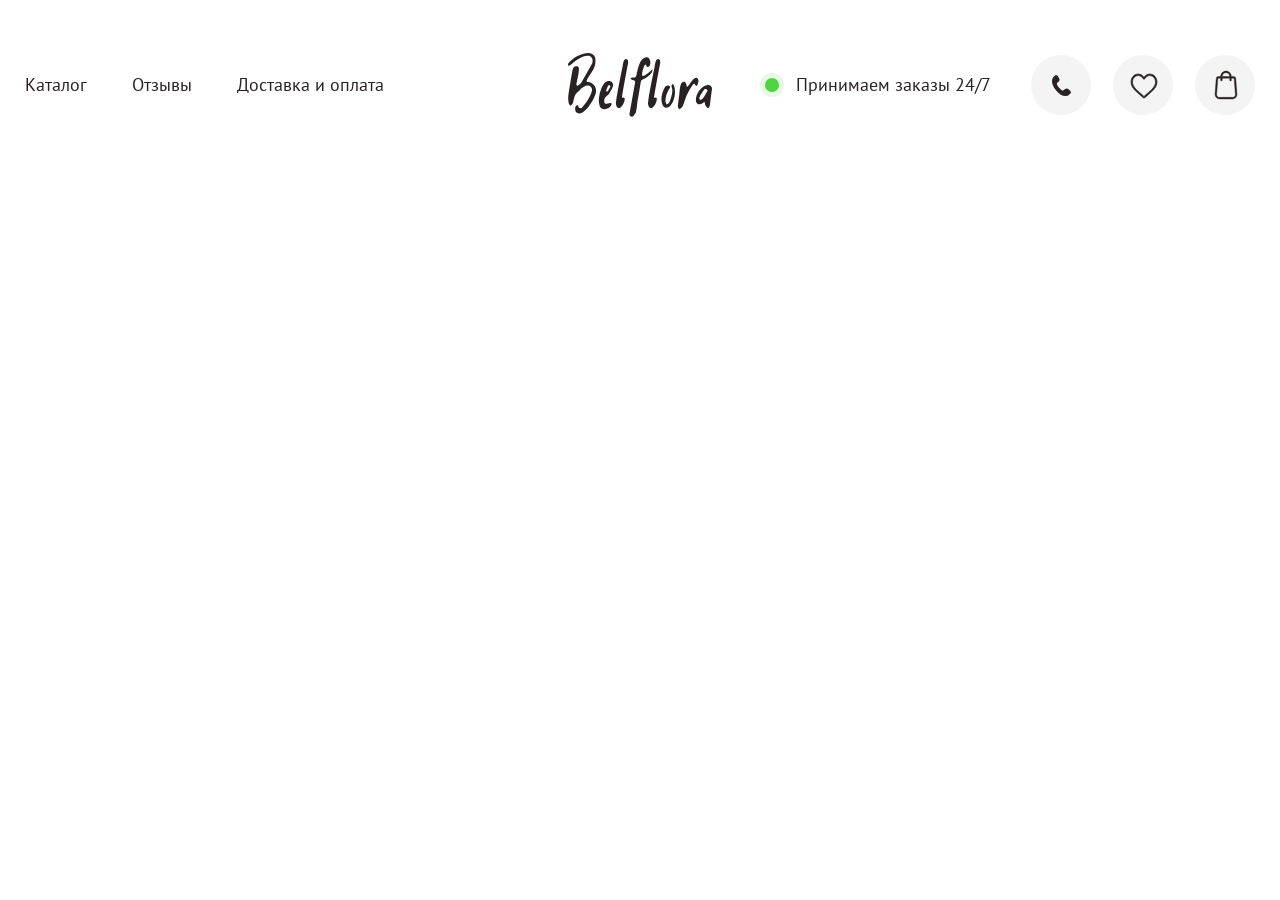
==== index.html @ d49fbe76 "add project" ====
<!DOCTYPE html>
<html class="no-js" lang="ru">
  <head>
    <meta charset="utf-8">
    <meta name="viewport" content="width=device-width, initial-scale=1.0, maximum-scale=1.0">
    <meta name="format-detection" content="telephone=no">
    <title>Главная :: Frontend pack</title>
    <!--
    link(rel="apple-touch-icon" sizes="180x180" href="assets/apple-touch-icon.png")
    link(rel="icon" type="image/png" sizes="32x32" href="assets/favicon-32x32.png")
    link(rel="icon" type="image/png" sizes="16x16" href="assets/favicon-16x16.png")
    link(rel="manifest" href="assets/site.webmanifest")
    link(rel="mask-icon" href="assets/safari-pinned-tab.svg" color="#ffffff")
    link(rel="shortcut icon" href="assets/favicon.ico")
    meta(name="msapplication-TileColor" content="#ffffff")
    meta(name="msapplication-config" content="assets/browserconfig.xml")
    meta(name="theme-color" content="#ffffff")
    
    -->
    <meta name="description" content="Description">
    <meta property="og:url" content="https://">
    <meta property="og:type" content="website">
    <meta property="og:title" content="title">
    <meta property="twitter:title" content="title">
    <meta property="og:description" content="description">
    <meta property="twitter:description" content="description">
    <meta property="og:image" content="assets/share.png">
    <link href="https://fonts.googleapis.com/css2?family=Oranienbaum&amp;display=swap" rel="stylesheet">
    <link href="https://fonts.googleapis.com/css2?family=Oranienbaum&amp;family=PT+Sans:wght@400;700&amp;display=swap" rel="stylesheet">
    <link rel="stylesheet" href="./assets/css/common.css">
    <script src="https://polyfill.io/v3/polyfill.min.js?features=default"></script>
  </head>
  <body class="body">
    <div class="header">
      <div class="container">
        <div class="header__wrap"> 
          <div class="mobile-search"> 
            <div class="search">
              <button class="circle__button search__btn">
                    <svg class="svgsprite _search">
                      <use xlink:href="assets/img/sprites/svgsprites.svg#search"></use>
                    </svg>
              </button>
            </div>
          </div>
          <nav class="nav header__nav"><a class="nav__link" href="catalog.html">Каталог</a><a class="nav__link" href="reports.html">Отзывы</a><a class="nav__link" href="pay.html">Доставка и оплата</a></nav>
          <div class="header__logo"><img src="./assets/img/logo.svg" alt=""></div>
          <div class="header__info">
            <div class="work-time">Принимаем заказы 24/7</div>
            <div class="header__buttons">
              <button class="circle__button circle__button--phone -js-fadeintooltip">
                    <svg class="svgsprite _phone">
                      <use xlink:href="assets/img/sprites/svgsprites.svg#phone"></use>
                    </svg>
                <div class="tooltip --mright">
                  <div class="contact contact--margin">
                    <p class="text-title">+ 7 (924) 240-90-74</p><a class="grey-description" href="#">Заказать звонок </a>
                  </div>
                  <div class="contact contact--margin">
                    <p class="text-title">Проспект славы, 86</p>
                    <div class="grey-description" href="#">с 8 до 20:00, без выходных</div>
                  </div><a class="contact contact--social">
                    <div class="circle__button circle__button--inst --black">
                          <svg class="svgsprite _inst">
                            <use xlink:href="assets/img/sprites/svgsprites.svg#inst"></use>
                          </svg>
                    </div>
                    <p class="text-title">Instagram</p></a>
                </div>
              </button><a class="circle__button" href="#">
                    <svg class="svgsprite _heart">
                      <use xlink:href="assets/img/sprites/svgsprites.svg#heart"></use>
                    </svg></a>
              <button class="circle__button -js-fadeinbasket" href="#">
                    <svg class="svgsprite _basket">
                      <use xlink:href="assets/img/sprites/svgsprites.svg#basket"></use>
                    </svg>
              </button>
            </div>
          </div>
        </div>
      </div>
    </div>
    <div class="content">
    </div>
    <footer class="footer"></footer>
    <div class="basket">
      <div class="basket__bg -js-closebasket"></div>
      <form class="basket__wrap">
        <div class="basket__top">
          <div class="basket__header">
            <h2>Ваша корзина</h2>
            <button class="basket__close -js-fadeoutbasket">
                  <svg class="svgsprite _close">
                    <use xlink:href="assets/img/sprites/svgsprites.svg#close"></use>
                  </svg>
            </button>
          </div>
          <div class="basket__body"> 
                <div class="basket-cart">
                  <div class="basket__left">
                    <div class="basket-cart__pic"> <img src="./assets/img/carts/6.png"></div>
                    <div class="basket-cart__info">
                      <h5 class="basket-cart__title">Букет из кустовой хризантемы и кустовой розы</h5>
                      <p class="text-grey basket-cart__text">51 штука</p>
                      <div class="basket-cart__amount">
                            <div class="counter"> 
                              <div class="counter__minus">
                                    <svg class="svgsprite _minus">
                                      <use xlink:href="assets/img/sprites/svgsprites.svg#minus"></use>
                                    </svg>
                              </div>
                              <input class="counter__input" type="text" disabled value="1">
                              <div class="counter__plus">
                                    <svg class="svgsprite _plus">
                                      <use xlink:href="assets/img/sprites/svgsprites.svg#plus"></use>
                                    </svg>
                              </div>
                            </div>
                        <div class="basket-cart__summ summ">2 358 руб.</div>
                      </div>
                    </div>
                  </div>
                  <div class="basket__right">
                    <div class="basket-cart__close">
                          <svg class="svgsprite _close-small">
                            <use xlink:href="assets/img/sprites/svgsprites.svg#close-small"></use>
                          </svg>
                    </div>
                  </div>
                </div>
          </div>
        </div>
        <div class="basket__bottom">  
          <div class="basket__set"> 
            <p>Добавить набор для продления жизни сразенных цветов?</p>
            <div class="basket__radios">
              <label class="basket__radio">
                <input class="hidden" type="radio" name="set" checked>
                <div class="basket__radio-button">Да</div>
              </label>
              <label class="basket__radio">
                <input class="hidden" type="radio" name="set">
                <div class="basket__radio-button">Нет</div>
              </label>
            </div>
          </div>
          <div class="basket__bottom-wrap">
            <div class="basket__price price"> 
              <div class="price-wrap">
                <div class="prce__item"> 
                  <h5>Стоимость </h5>
                  <div class="price__number summ"> 7 212 руб.</div>
                </div>
              </div>
              <div class="price-wrap">
                <div class="prce__item"> 
                  <h5>Cкидка </h5>
                  <div class="price__number summ"> 0 руб.</div>
                </div>
              </div>
            </div>
            <div class="basket__buttons"> <a class="basket__button button --dark --big" href="#">Оформить заказ</a>
              <button class="basket__button basket__button--close button --white --big -js-fadeoutbasket">Продолжить покупки</button>
            </div>
          </div>
        </div>
      </form>
    </div>
    <script src="https://code.jquery.com/jquery-3.6.0.slim.min.js"></script>
    <script src="assets/js/vendors~main.bundle.js"></script>
    <script src="assets/js/main.bundle.js?v=1.2.3"></script>
  </body>
</html>
---- assets/css/common.css ----
@charset "UTF-8";

/* Main Colors */

/* Fonts */

/*container*/

/*styles*/

/* custom-reset.css | 27.08.2018 | https://yurch-html.github.io/dist/custom-reset.html */

*,
*:before,
*:after {
  box-sizing: border-box;
  position: relative;
}

html {
  height: 100%;
}

body {
  display: flex;
  flex-direction: column;
  min-height: 100%;
  margin: 0;
  background-color: #fff;
  line-height: 1;
  text-rendering: optimizeLegibility;
  text-decoration-skip: objects;
  -webkit-text-size-adjust: 100%;
  -webkit-font-smoothing: antialiased;
  -webkit-tap-highlight-color: transparent;
}

:focus {
  outline: none;
}

p,
dd,
dl,
figure,
blockquote {
  margin: 0;
}

blockquote,
q {
  quotes: none;
}

ul,
ol {
  padding: 0;
  margin: 0;
  list-style-type: none;
}

table {
  border-collapse: collapse;
  border-spacing: 0;
}

th {
  font-weight: inherit;
}

h1,
h2,
h3,
h4,
h5,
h6 {
  margin: 0;
  font-size: inherit;
  font-weight: inherit;
}

audio,
video {
  display: block;
}

img {
  display: block;
  border: none;
  max-width: 100%;
}

iframe {
  border: none;
}

pre,
code,
kbd,
samp {
  font-family: monospace, monospace;
  font-size: inherit;
}

a {
  background-color: transparent;
  text-decoration: none;
  color: inherit;
}

abbr {
  border: none;
  text-decoration: none;
}

b,
strong {
  font-weight: inherit;
}

i,
em {
  font-style: inherit;
}

dfn {
  font-style: inherit;
}

mark {
  background-color: transparent;
  color: inherit;
}

small {
  font-size: inherit;
}

sub,
sup {
  position: relative;
  vertical-align: baseline;
  font-size: inherit;
  line-height: 0;
}

sub {
  bottom: -.25em;
}

sup {
  top: -.5em;
}

button,
input,
optgroup,
select,
textarea {
  padding: 0;
  margin: 0;
  border: none;
  border-radius: 0;
  box-shadow: none;
  background-color: transparent;
  font: inherit;
  color: inherit;
  letter-spacing: inherit;
}

button,
input {
  overflow: visible;
}

button,
select {
  text-align: left;
  text-transform: none;
}

button,
[type='button'],
[type='reset'],
[type='submit'] {
  cursor: pointer;
  -webkit-appearance: none;
}

textarea {
  resize: none;
  overflow-y: auto;
  overflow-x: hidden;
}

button::-moz-focus-inner,
[type='button']::-moz-focus-inner,
[type='reset']::-moz-focus-inner,
[type='submit']::-moz-focus-inner {
  border: none;
  padding: 0;
}

button:-moz-focusring,
[type='button']:-moz-focusring,
[type='reset']:-moz-focusring,
[type='submit']:-moz-focusring {
  outline: none;
}

[type='number'] {
  -moz-appearance: textfield;
}

[type='number']::-webkit-inner-spin-button,
[type='number']::-webkit-outer-spin-button {
  height: auto;
  -webkit-appearance: none;
  margin: 0;
}

[type='search']::-webkit-search-decoration {
  -webkit-appearance: none;
}

[type='search'] {
  outline: none;
}

::-webkit-file-upload-button {
  -webkit-appearance: button;
  font: inherit;
}

fieldset {
  padding: 0;
  margin: 0;
  border: none;
}

legend {
  display: block;
  padding: 0;
  white-space: normal;
}

select {
  -webkit-appearance: none;
  -moz-appearance: none;
  appearance: none;
}

select::-ms-expand {
  display: none;
}

::placeholder {
  color: inherit;
  opacity: 1;
  transition: opacity .3s;
}

::-webkit-input-placeholder {
  color: inherit;
  opacity: 1;
  transition: opacity .3s;
}

:-moz-placeholder {
  color: inherit;
  opacity: 1;
  transition: opacity .3s;
}

:-ms-input-placeholder {
  color: inherit;
  opacity: 1;
  transition: opacity .3s;
}

:focus::placeholder {
  opacity: 0;
}

:focus::-webkit-input-placeholder {
  opacity: 0;
}

:focus::-moz-placeholder {
  opacity: 0;
}

:focus:-ms-input-placeholder {
  opacity: 0;
}

svg {
  display: block;
  fill: currentColor;
}

[hidden] {
  display: none;
}

:disabled,
.disabled {
  cursor: not-allowed;
}

::-ms-clear {
  display: none;
}

:-webkit-autofill {
  box-shadow: 0 0 100px #fff inset;
  -webkit-text-fill-color: currentColor;
}

::selection {
  color: #fff;
  background-color: #1D0D0B;
}

.clearfix:after {
  content: '';
  display: block;
  clear: both;
}

.visually-hidden {
  position: absolute;
  z-index: -1;
  width: 0;
  height: 0;
  padding: 0;
  margin: 0;
  border: none;
  overflow: hidden;
}

.cover-pic,
.contain-pic {
  position: absolute;
  top: 0;
  left: 0;
  width: 100%;
  height: 100%;
}

.cover-pic {
  object-fit: cover;
}

.contain-pic {
  object-fit: contain;
}

.footer {
  margin-top: auto;
}

.body {
  background: #fff;
  color: #292223;
  font-family: "PT Sans", sans-serif;
  font-size: 18px;
  letter-spacing: normal;
  line-height: 1.2;
  scroll-behavior: smooth;
}

.body.--frozen {
  overflow: hidden;
  height: 100%;
}

.container {
  max-width: 1310px;
  padding-left: 25px;
  padding-right: 25px;
  margin: 0 auto;
  position: relative;
  z-index: 50;
}

.hidden {
  display: none;
}

.content {
  position: relative;
  z-index: 10;
}

.text {
  font-size: 20px;
}

.text.--nowrap {
  white-space: nowrap;
}

.text.--muted {
  color: rgba(41, 34, 35, 0.5);
}

.text.--uppercase {
  text-transform: uppercase;
}

a {
  cursor: pointer;
  color: #292223;
  text-decoration: none;
}

.link,
.text-title {
  font-weight: bold;
  transition: color .4s;
  font-size: 20px;
}

.link:hover {
  color: #F55174;
}

.text-grey {
  color: #B3B7C2;
}

.grey-description {
  color: #B3B7C2;
  line-height: 18px;
  display: inline-block;
}

a.grey-description {
  border-bottom-width: 1px;
  border-bottom-style: solid;
  border-bottom-color: inherit;
  transition: border .4s;
}

a.grey-description:hover {
  border-bottom-color: transparent;
}

strong {
  font-weight: bold;
}

::placeholder {
  color: #000;
  transition: .4s;
}

:focus::placeholder {
  opacity: 0;
}

::-webkit-scrollbar {
  width: 0px;
  background: transparent;
}

img {
  max-width: 100%;
  width: 100%;
  display: block;
}

form {
  display: block;
  width: 100%;
}

h1,
h2,
h3,
h4,
h5,
h6 {
  font-family: "Oranienbaum", serif;
  font-weight: normal;
}

h1.--white,
h2.--white,
h3.--white,
h4.--white,
h5.--white,
h6.--white {
  color: #fff;
}

h1 {
  font-size: 55px;
  line-height: 50px;
  margin-bottom: 35px;
  text-align: center;
}

h2 {
  font-size: 45px;
  line-height: 50px;
  margin-bottom: 40px;
  text-align: center;
}

h2.--text {
  margin-bottom: 18px;
}

h3 {
  font-size: 40px;
  line-height: 45px;
}

h4 {
  font-size: 32px;
  margin-bottom: 32px;
}

h5 {
  font-size: 22px;
  line-height: 24px;
}

.svgsprite {
  display: inline-block;
  fill: currentColor;
  vertical-align: middle;
}

.svgsprite._arrow-down {
  width: 20px;
  height: 20px;
}

.svgsprite._arrow-left {
  width: 20px;
  height: 20px;
}

.svgsprite._arrow-right {
  width: 20px;
  height: 20px;
}

.svgsprite._bank {
  width: 38px;
  height: 34px;
}

.svgsprite._basket {
  width: 35px;
  height: 35px;
}

.svgsprite._checked {
  width: 15px;
  height: 15px;
}

.svgsprite._clock {
  width: 20px;
  height: 20px;
}

.svgsprite._close {
  width: 35px;
  height: 35px;
}

.svgsprite._close-small {
  width: 20px;
  height: 20px;
}

.svgsprite._heart {
  width: 35px;
  height: 35px;
}

.svgsprite._inst {
  width: 35px;
  height: 35px;
}

.svgsprite._marker {
  width: 35px;
  height: 35px;
}

.svgsprite._minus {
  width: 20px;
  height: 20px;
}

.svgsprite._paper {
  width: 38px;
  height: 34px;
}

.svgsprite._paypall {
  width: 38px;
  height: 34px;
}

.svgsprite._phone {
  width: 35px;
  height: 35px;
}

.svgsprite._plus {
  width: 20px;
  height: 20px;
}

.svgsprite._rub {
  width: 38px;
  height: 34px;
}

.svgsprite._search {
  width: 35px;
  height: 35px;
}

.svgsprite._star {
  width: 18px;
  height: 18px;
}

.circle__button {
  width: 60px;
  height: 60px;
  border-radius: 50%;
  background-color: #F4F4F4;
  display: inline-flex;
  justify-content: center;
  align-items: center;
  transition: background-color .4s;
}

.circle__button:hover {
  background-color: #F0F0F1;
}

.circle__button.--black {
  background-color: #292223;
}

.button {
  padding-left: 32px;
  padding-right: 32px;
  height: 60px;
  display: inline-flex;
  align-items: center;
  justify-content: center;
  transition: background-color .4s, border .4s;
  border-radius: 10px;
}

.button.--big {
  height: 70px;
}

.button.--dark {
  background-color: #3C3C3C;
  color: #fff;
}

.button.--dark:hover {
  background-color: #292223;
}

.button.--white {
  background-color: transparent;
  border-color: #646464;
  border-width: 1px;
  border-style: solid;
}

.button.--white:hover {
  border-color: inherit;
}

.button.--grey {
  background-color: #B3B7C2;
  color: #fff;
}

.button.--grey:hover {
  background-color: #292223;
}

/*
Основной контейнер
*/

.header__wrap {
  display: flex;
  justify-content: space-between;
  align-items: center;
  height: 170px;
}

.header__nav {
  display: flex;
  width: calc(50% - 72px);
}

.nav__link {
  margin-right: 45px;
  border-bottom-width: 1px;
  border-bottom-style: solid;
  border-bottom-color: transparent;
  transition: border .4s;
}

.nav__link:last-child {
  margin-right: 0px;
}

.nav__link:hover,
.nav__link.active {
  border-bottom-color: inherit;
}

.header__info {
  width: calc(50% - 72px);
  display: flex;
  justify-content: flex-end;
  align-items: center;
}

.work-time {
  position: relative;
  padding-left: 36px;
  margin-right: 40px;
}

.work-time:after,
.work-time:before {
  content: "";
  position: absolute;
  top: 50%;
  transform: translateY(-50%);
  background: #4ED442;
  border-radius: 50%;
}

.work-time:after {
  left: 0;
  width: 24px;
  height: 24px;
  opacity: 0.15;
}

.work-time:before {
  left: 5px;
  width: 14px;
  height: 14px;
}

.header__buttons {
  display: flex;
  justify-content: flex-end;
}

.header__buttons .circle__button {
  margin-right: 22px;
}

.header__buttons .circle__button:last-child {
  margin-right: 0;
}

.mobile-search {
  display: none;
}

.tooltip {
  background-color: #fff;
  padding: 44px 32px;
  border-radius: 10px;
  position: absolute;
  left: -20px;
  top: calc(100% + 25px);
  box-shadow: 6px 6px 30px rgba(62, 48, 50, 0.15);
  width: 298px;
  cursor: default;
  display: none;
}

.tooltip:after {
  content: "";
  position: absolute;
  bottom: 100%;
  left: 35px;
  width: 27px;
  height: 12px;
  background: url(../img/tooltip/arrow.svg) no-repeat center bottom/contain;
  margin-bottom: -1px;
}

.contact .text-title {
  margin-bottom: 8px;
  line-height: 20px;
}

.contact--margin {
  margin-bottom: 20px;
}

.contact--margin:last-child {
  margin-bottom: 0px;
}

.contact--social {
  display: flex;
  align-items: center;
}

.contact--social .svgsprite._inst {
  width: 22px;
  height: 22px;
}

.contact--social .circle__button {
  width: 36px;
  height: 36px;
  margin-right: 12px;
}

.contact--social .text-title {
  margin-bottom: 0px;
}

.basket {
  position: fixed;
  right: 0;
  top: 0;
  height: 100%;
  width: 100%;
  z-index: 1000;
  justify-content: flex-end;
  display: none;
}

.basket__bg {
  position: absolute;
  left: 0;
  top: 0;
  width: 100%;
  height: 100%;
  background-color: rgba(41, 34, 35, 0.5);
  z-index: 1;
}

.basket__wrap {
  padding: 60px;
  display: flex;
  flex-wrap: wrap;
  align-items: stretch;
  width: 100%;
  max-width: 800px;
  background-color: #fff;
  position: relative;
  z-index: 10;
  overflow-y: auto;
  position: absolute;
  right: 0;
  top: 0;
  height: 100%;
}

.basket__top {
  width: 100%;
}

.basket__header {
  display: flex;
  justify-content: space-between;
  align-items: stretch;
  padding-bottom: 40px;
  border-bottom: 1px solid #E4E7EF;
  margin-bottom: 40px;
}

.basket__header h2 {
  margin-bottom: 0px;
}

.basket__bottom {
  width: 100%;
  align-self: flex-end;
}

.basket__bottom-wrap {
  border-top: 1px solid #E4E7EF;
  padding-top: 45px;
  margin-top: 40px;
}

.basket-cart {
  display: flex;
  justify-content: space-between;
  align-items: center;
  margin-bottom: 32px;
}

.basket-cart:last-child {
  margin-bottom: 0px;
}

.basket__left {
  display: flex;
  align-items: center;
}

.basket-cart__pic {
  width: 200px;
  height: 200px;
  border-radius: 10px;
  overflow: hidden;
  margin-right: 32px;
}

.basket-cart__info {
  max-width: 330px;
  padding-right: 10px;
}

.basket-cart__title {
  margin-bottom: 10px;
}

.basket-cart__text {
  margin-bottom: 18px;
}

.basket-cart__amount {
  display: flex;
  align-items: center;
}

.basket-cart__amount .counter {
  margin-right: 32px;
}

.summ {
  font-size: 22px;
  font-weight: bold;
}

.price {
  display: flex;
  flex-direction: column;
  justify-content: flex-end;
}

.price-wrap {
  display: flex;
  justify-content: flex-end;
}

.prce__item {
  width: 100%;
  max-width: 430px;
  display: flex;
  justify-content: space-between;
  align-items: center;
  margin-bottom: 18px;
}

.price-wrap:last-child .prce__item {
  margin-bottom: 0px;
}

.basket__right {
  display: flex;
  justify-content: flex-end;
  align-items: center;
}

.basket-cart__close {
  width: 40px;
  height: 40px;
  display: inline-flex;
  align-items: center;
  justify-content: center;
  border-radius: 50%;
  border: 1px solid #646464;
  transition: border-color .4s;
  cursor: pointer;
}

.basket-cart__close:hover {
  border-color: #292223;
}

.basket__set {
  display: flex;
  justify-content: space-between;
  align-items: center;
  padding-top: 18px;
}

.basket__radios {
  display: flex;
  justify-content: flex-end;
}

.basket__radio {
  margin-left: 18px;
}

.basket__radio:first-child {
  margin-left: 0px;
}

.basket__radio-button {
  width: 50px;
  height: 50px;
  border-radius: 50%;
  background-color: #F4F4F4;
  transition: background-color .4s;
  cursor: pointer;
  display: flex;
  justify-content: center;
  align-items: center;
  font-size: 16px;
}

.basket__radio-button:hover {
  background-color: #F0F0F1;
}

.basket__radio input:checked + .basket__radio-button {
  background-color: #292223;
  color: #fff;
}

.basket__buttons {
  display: flex;
  justify-content: space-between;
  padding-top: 43px;
}

.basket__button {
  width: calc(50% - 10px);
}

.counter {
  border-radius: 10px;
  background-color: #F7F7F7;
  display: inline-flex;
  justify-content: center;
  align-items: center;
  max-width: 103px;
  user-select: none;
}

.counter__plus,
.counter__minus {
  cursor: pointer;
  width: 30px;
  height: 56px;
  display: flex;
  align-items: center;
}

.counter__minus {
  justify-content: flex-end;
}

.counter .counter__input {
  text-align: center;
  font-weight: bold;
  width: calc(100% - 60px);
  background-color: transparent;
  border: none;
  cursor: default;
}

@media (max-width: 1400px) {
  .tooltip.--mright {
    left: auto;
    right: -20px;
  }

  .tooltip.--mright:after {
    left: auto;
    right: 35px;
  }
}

@media (max-width: 1200px) {
  .work-time {
    display: none;
  }
}

@media (max-width: 980px) {
  .body {
    font-size: 13px;
  }

  .text-title {
    font-size: 16px;
    line-height: 16px;
  }

  .circle__button {
    width: 50px;
    height: 50px;
  }

  .circle__button .svgsprite {
    width: 25px;
  }

  .header__wrap {
    height: 90px;
  }

  .header__logo {
    width: 100px;
  }

  .nav__link {
    font-size: 14px;
    margin-right: 25px;
  }
}

@media (max-width: 768px) {
  h1 {
    font-size: 32px;
    line-height: 32px;
  }

  h2 {
    font-size: 28px;
    line-height: 28px;
    margin-bottom: 20px;
  }

  h2.--text {
    margin-bottom: 12px;
  }

  h3 {
    font-size: 24px;
    line-height: 24px;
  }

  h4 {
    font-size: 24px;
    line-height: 24px;
    margin-bottom: 18px;
  }

  h5 {
    font-size: 15px;
    line-height: 18px;
  }

  .circle__button {
    width: 38px;
    height: 38px;
  }

  .circle__button .svgsprite {
    width: 22px;
  }

  .button.--big {
    height: 50px;
    font-size: 15px;
  }

  .header__wrap {
    height: 75px;
  }

  .header__logo {
    width: 72px;
  }

  .header__buttons .circle__button {
    display: none;
    margin-right: 0px;
  }

  .header__buttons .circle__button--inst,
  .header__buttons .circle__button--phone {
    display: flex;
  }

  .header__nav {
    display: none;
  }

  .header__info {
    width: auto;
  }

  .contact--social .circle__button {
    width: 32px;
    height: 32px;
  }

  .contact--social .svgsprite._inst {
    width: 18px;
    height: 18px;
  }

  .contact--margin {
    margin-bottom: 14px;
  }

  .tooltip.--mright {
    padding: 20px;
    width: 220px;
  }

  .contact .text-title {
    margin-bottom: 2px;
    line-height: 16px;
  }

  .basket-cart__info {
    max-width: 175px;
    width: calc(100% - 144px);
  }

  .basket__bg {
    display: none;
  }

  .basket__wrap {
    height: calc(100% - 65px);
    width: calc(100% - 50px);
    padding: 24px 0 40px 0;
    border-top: 1px solid #E4E7EF;
    left: 25px;
  }

  .basket__header {
    display: none;
  }

  .basket {
    height: calc(100% - 75px);
    top: 75px;
    background-color: #fff;
  }

  .basket-cart__pic {
    width: 100px;
    height: 100px;
    border-radius: 6px;
    margin-right: 18px;
  }

  .basket__left {
    align-items: flex-start;
  }

  .basket-cart {
    margin-bottom: 20px;
  }

  .basket-cart__amount {
    display: block;
  }

  .basket-cart__summ {
    padding-top: 12px;
  }

  .basket-cart__text {
    margin-bottom: 12px;
  }

  .summ {
    font-size: 16px;
  }

  .basket__right {
    width: 26px;
  }

  .basket-cart__close {
    width: 26px;
    height: 26px;
  }

  .basket-cart__close .svgsprite._close-small {
    width: 16px;
    height: 16px;
  }

  .basket__set {
    padding-top: 20px;
  }

  .basket__radios {
    margin-left: 10px;
  }

  .basket__radio-button {
    width: 35px;
    height: 35px;
    font-size: 13px;
  }

  .basket__radio {
    margin-left: 12px;
  }

  .basket__bottom-wrap {
    margin-top: 20px;
    padding-top: 20px;
  }

  .prce__item {
    max-width: 207px;
    margin-bottom: 12px;
  }

  .basket__button--close {
    display: none;
  }

  .basket__button {
    width: 100%;
  }

  .basket__buttons {
    padding-top: 20px;
  }

  .counter {
    border-radius: 6px;
  }

  .counter__plus,
  .counter__minus {
    height: 40px;
  }

  .counter .counter__input {
    font-size: 15px;
  }
}
/*# sourceMappingURL=maps/common.css.map */
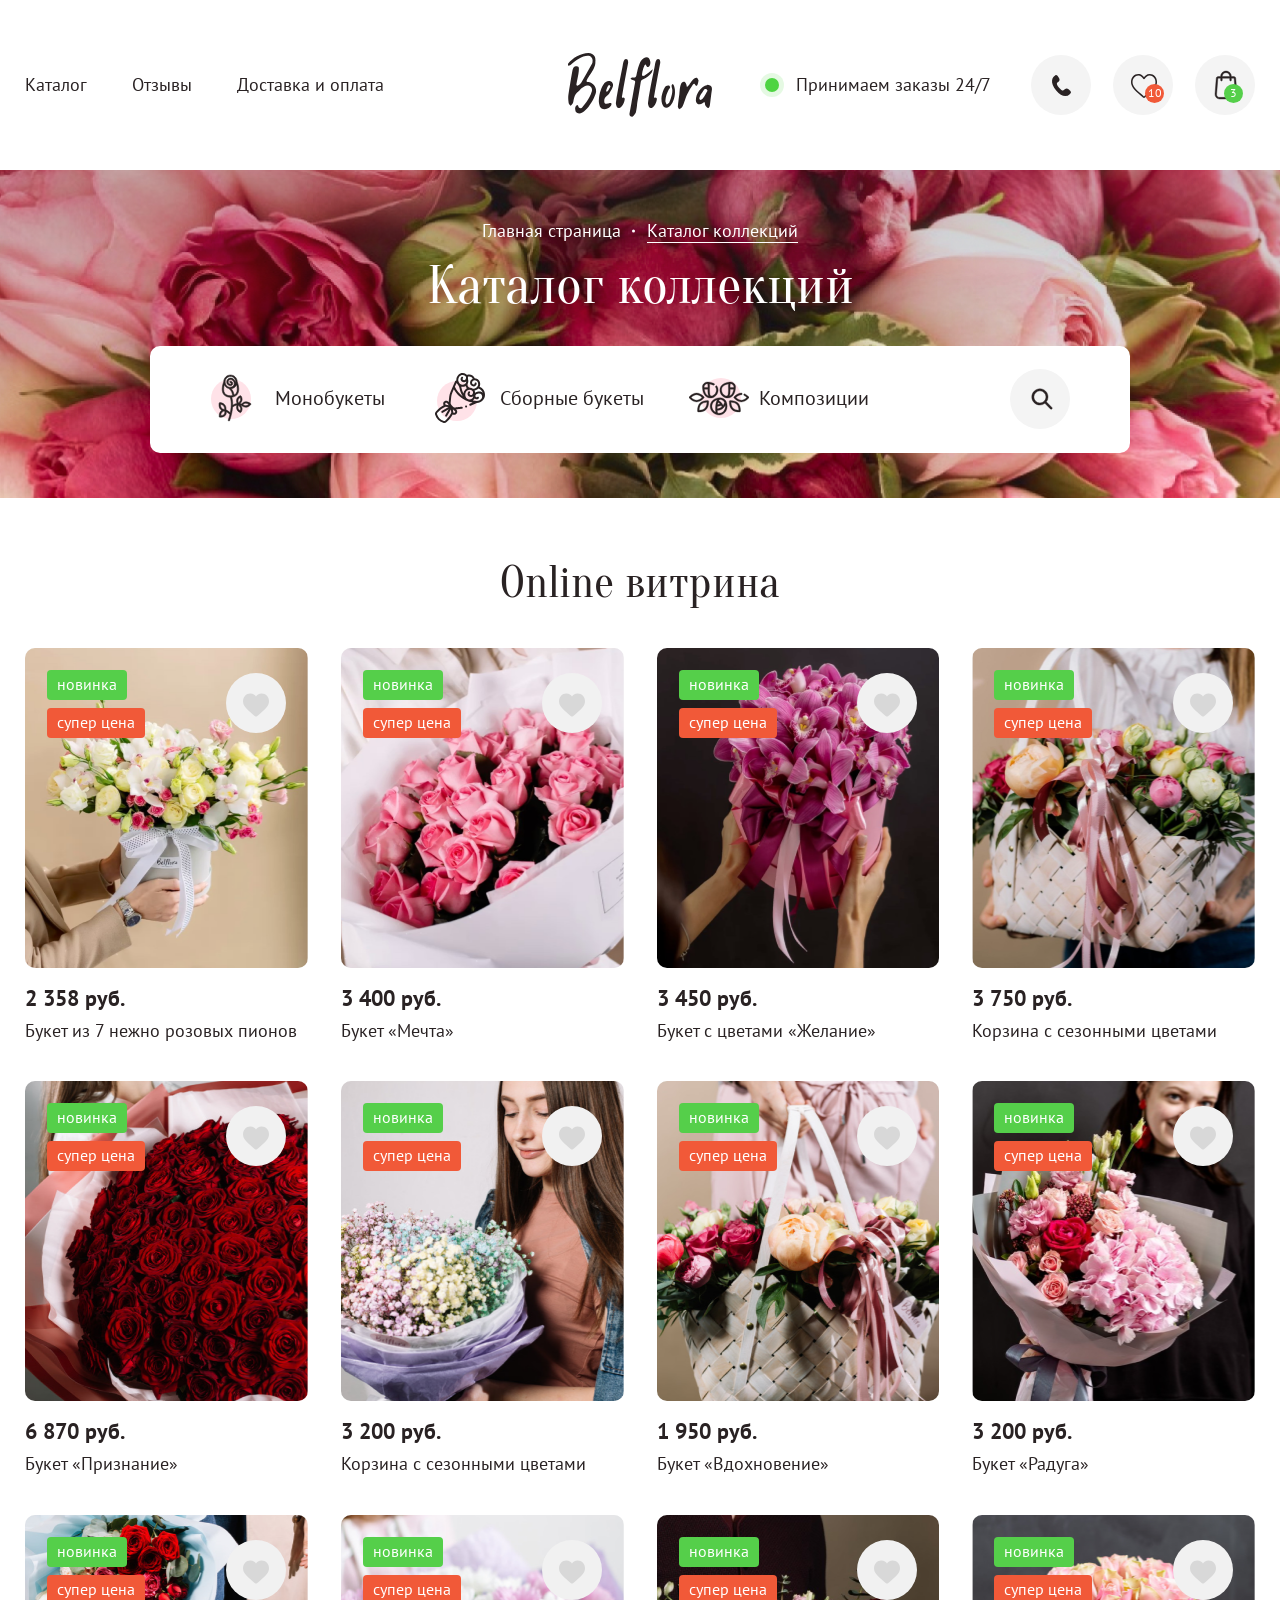
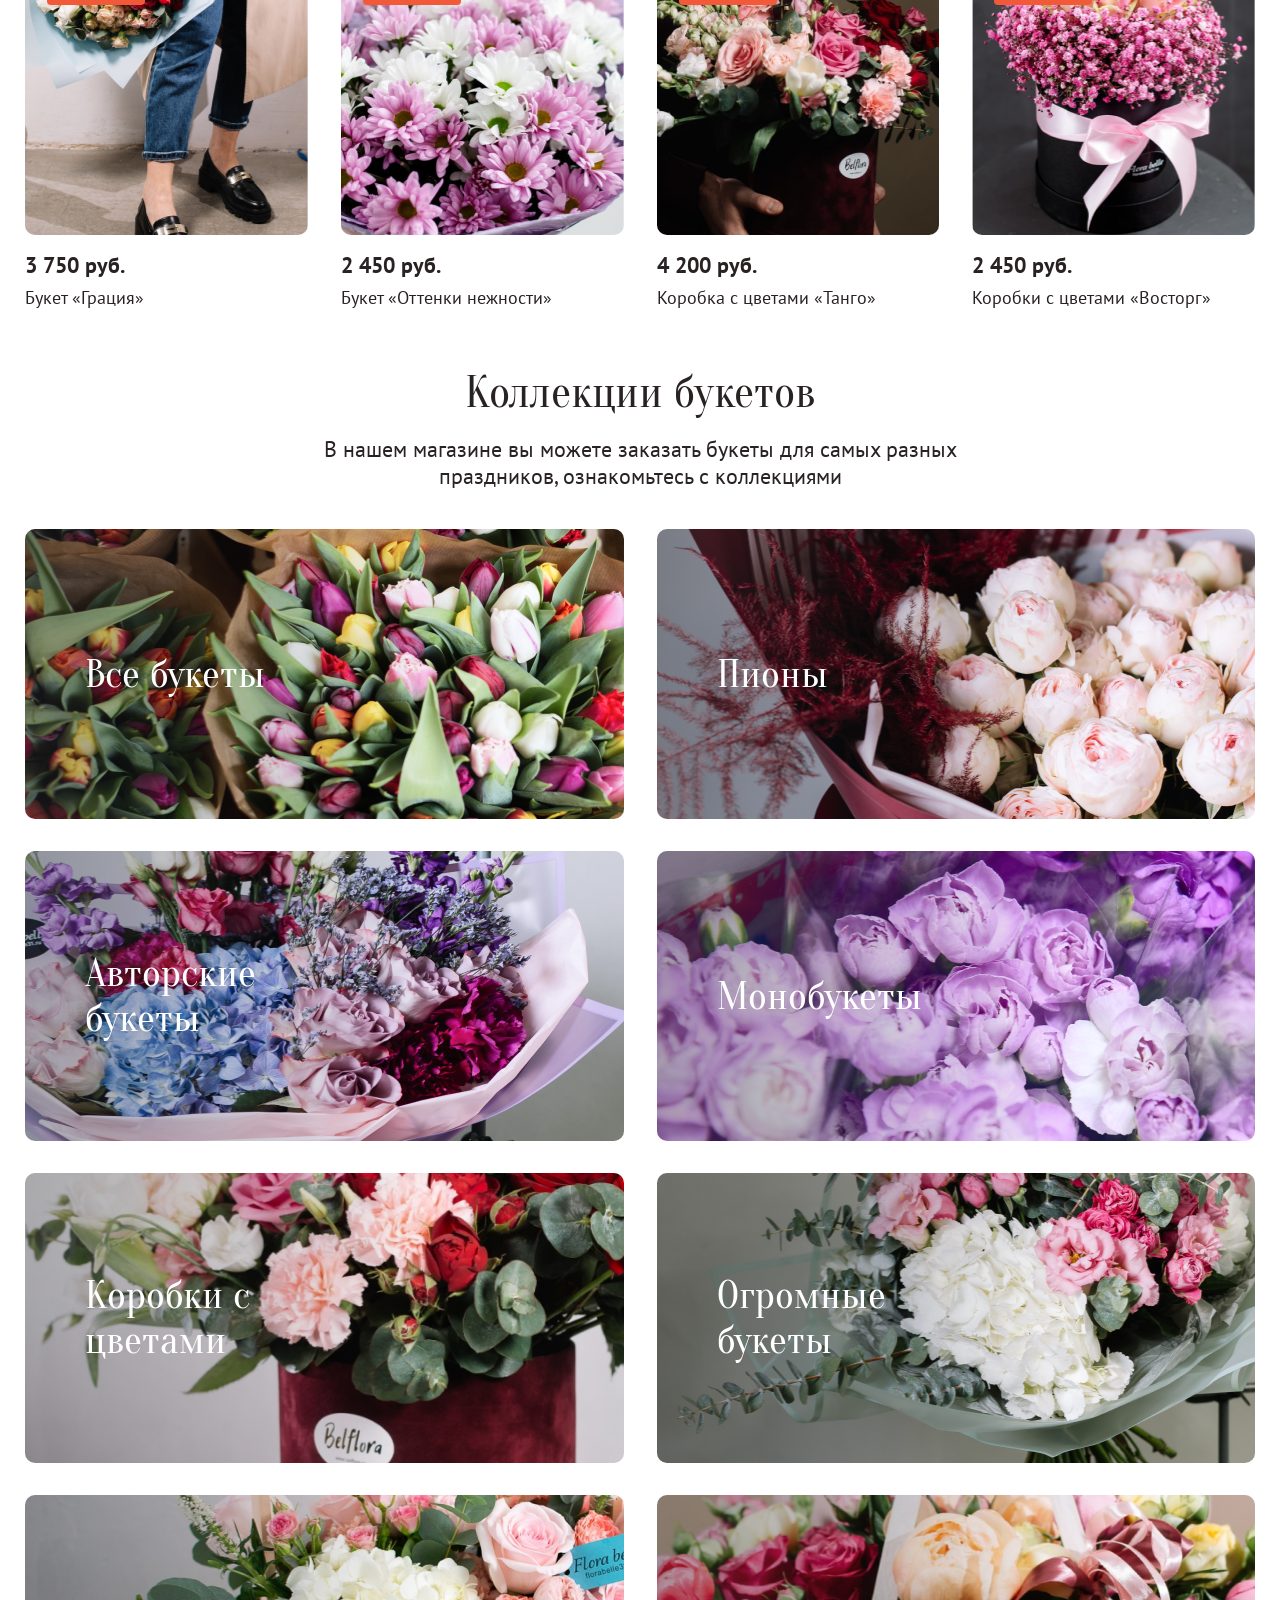
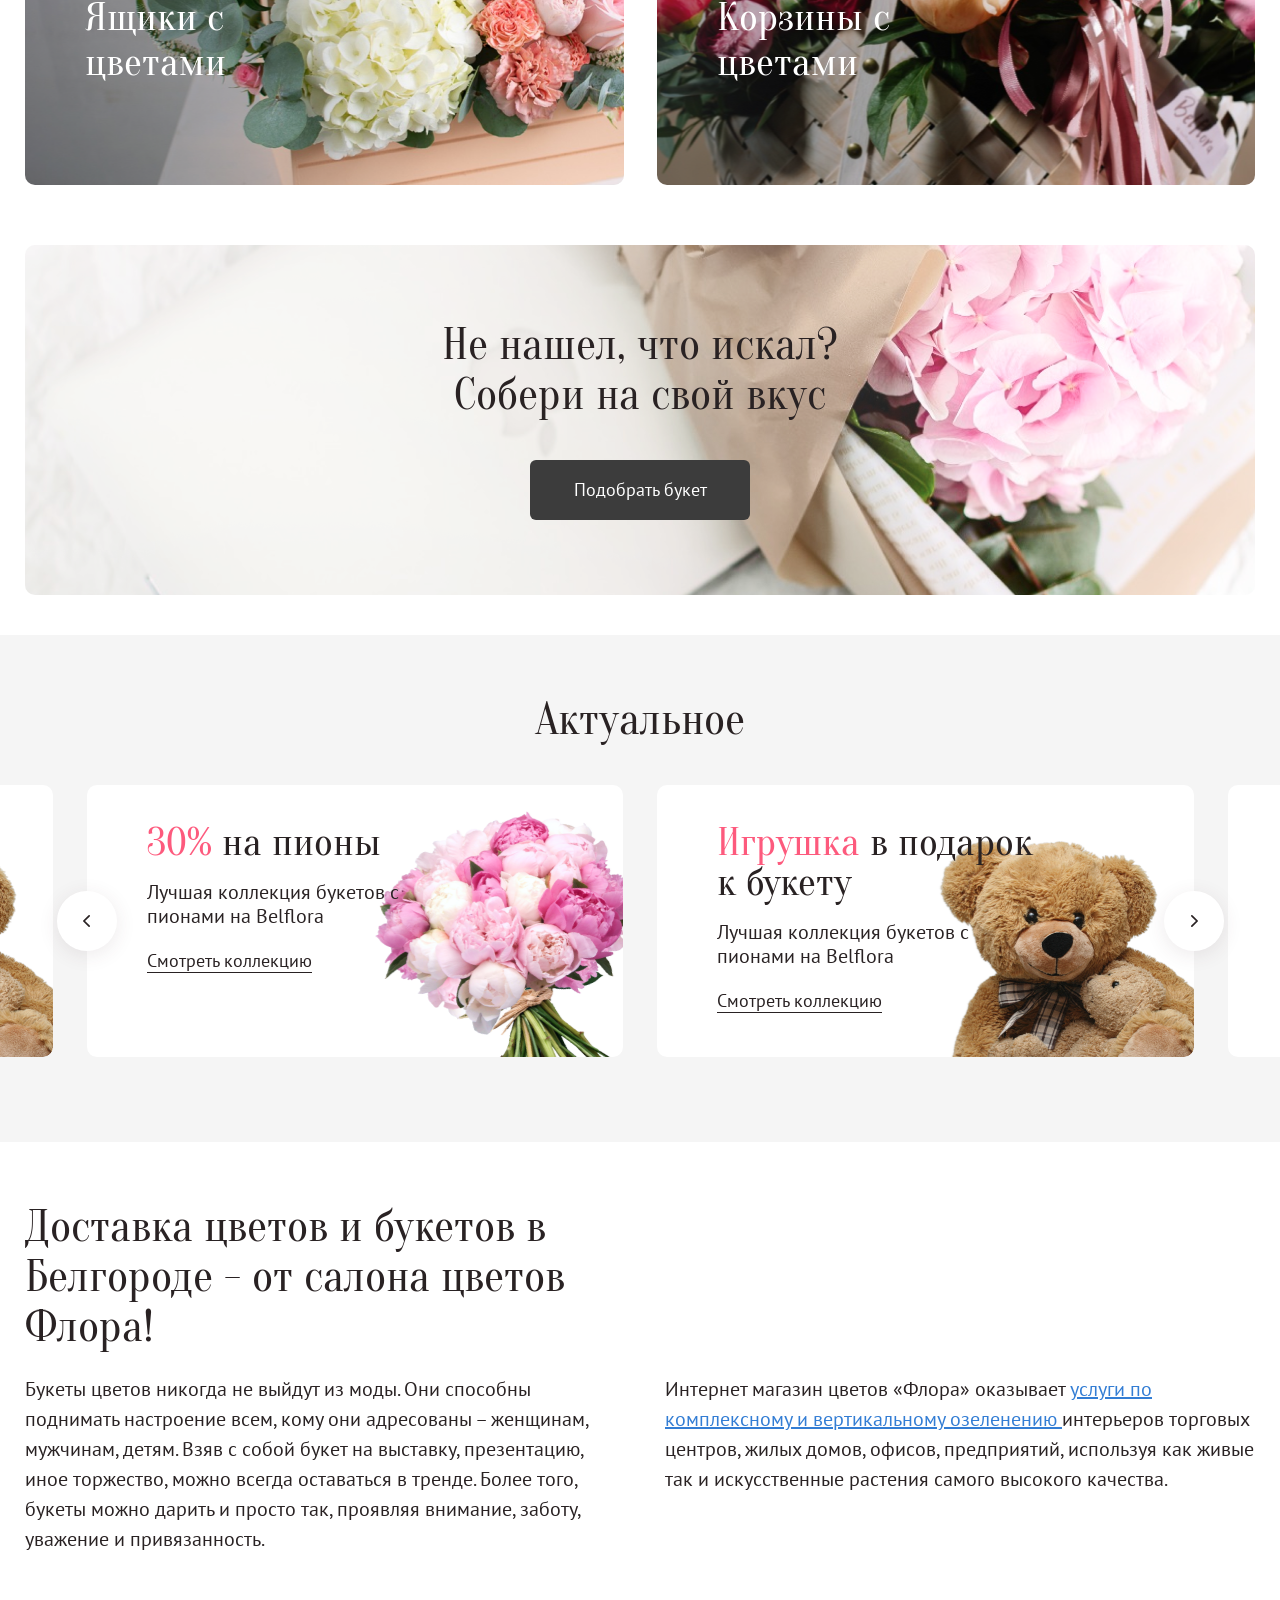
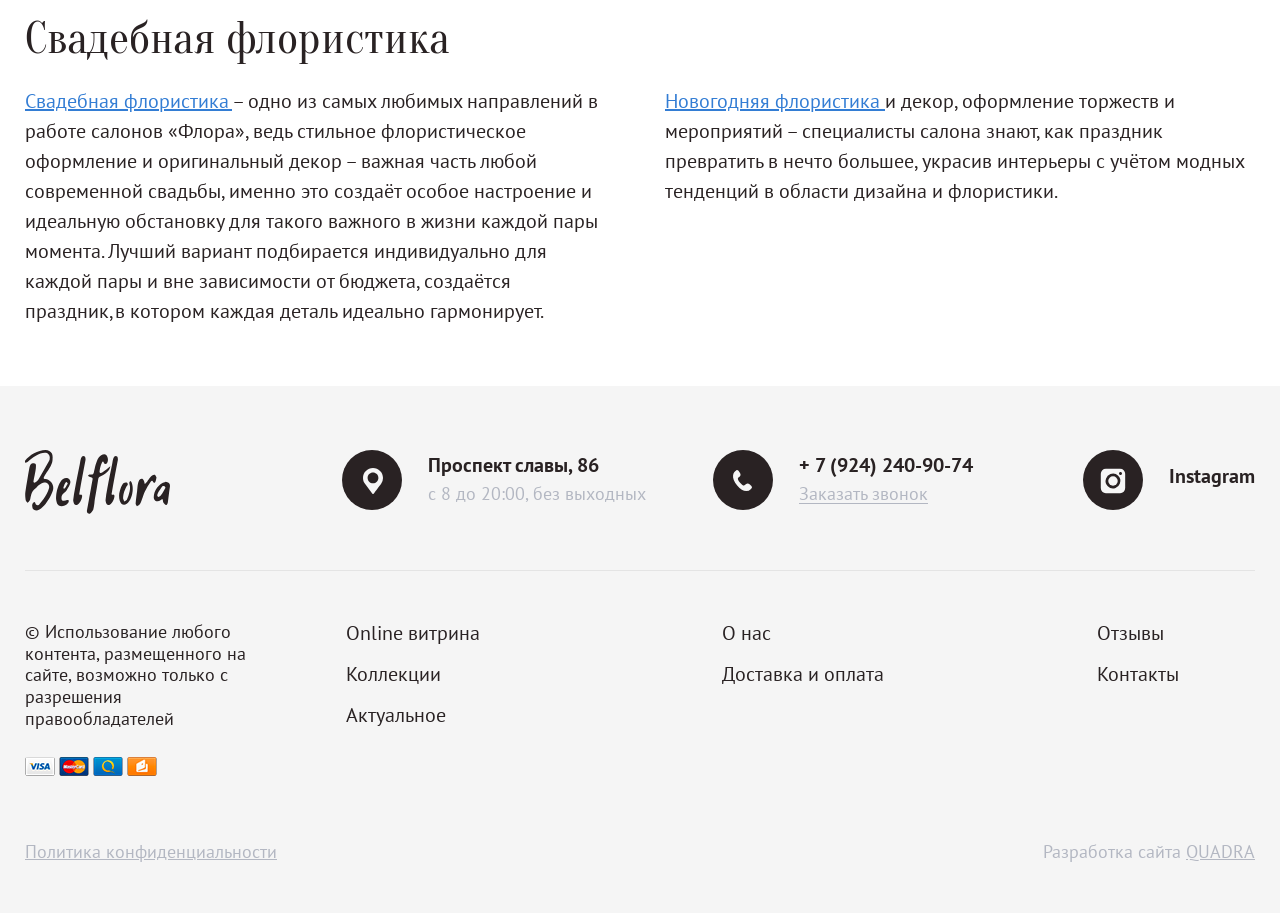
==== commit a040c649: "bug fix" ====
--- a/index.html
+++ b/index.html
@@ -35,20 +35,25 @@
       <div class="container">
         <div class="header__wrap"> 
           <div class="mobile-search"> 
-            <div class="search">
-              <button class="circle__button search__btn">
+            <div class="search search-main"> 
+              <button class="circle__button search__btn -js-searchopen">
                     <svg class="svgsprite _search">
                       <use xlink:href="assets/img/sprites/svgsprites.svg#search"></use>
                     </svg>
               </button>
-            </div>
-          </div>
-          <nav class="nav header__nav"><a class="nav__link" href="catalog.html">Каталог</a><a class="nav__link" href="reports.html">Отзывы</a><a class="nav__link" href="pay.html">Доставка и оплата</a></nav>
-          <div class="header__logo"><img src="./assets/img/logo.svg" alt=""></div>
+              <input class="search__input" type="text" placeholder="Поиск...">
+              <button class="search__close -js-searchclose">
+                    <svg class="svgsprite _close">
+                      <use xlink:href="assets/img/sprites/svgsprites.svg#close"></use>
+                    </svg>
+              </button>
+            </div>
+          </div>
+          <nav class="nav header__nav"><a class="nav__link" href="catalog.html">Каталог</a><a class="nav__link" href="reports.html">Отзывы</a><a class="nav__link" href="pay.html">Доставка и оплата</a></nav><a class="header__logo" href="index.html"> <img src="./assets/img/logo.svg" alt=""></a>
           <div class="header__info">
             <div class="work-time">Принимаем заказы 24/7</div>
             <div class="header__buttons">
-              <button class="circle__button circle__button--phone -js-fadeintooltip">
+              <button class="circle__button circle__button--phone">
                     <svg class="svgsprite _phone">
                       <use xlink:href="assets/img/sprites/svgsprites.svg#phone"></use>
                     </svg>
@@ -70,22 +75,634 @@
               </button><a class="circle__button" href="#">
                     <svg class="svgsprite _heart">
                       <use xlink:href="assets/img/sprites/svgsprites.svg#heart"></use>
-                    </svg></a>
-              <button class="circle__button -js-fadeinbasket" href="#">
+                    </svg>
+                <div class="feature__number">10</div></a>
+              <button class="circle__button circle__button--basket -js-fadeinbasket" href="#">
                     <svg class="svgsprite _basket">
                       <use xlink:href="assets/img/sprites/svgsprites.svg#basket"></use>
                     </svg>
+                <div class="basket__number">3</div>
               </button>
+            </div>
+          </div>
+        </div>
+      </div>
+    </div>
+    <div class="mobile-menu"> 
+      <div class="conatiner"> 
+        <nav class="mobile-menu__nav">
+          <div class="accardeon"> 
+            <div class="accardeon__item"> 
+              <div class="accardeon__main">Каталог букетов</div>
+              <div class="accardeon__drop">
+                <div class="mobile-menu__link"> <a class="nav__link" href="#">Сыылка</a></div>
+                <div class="mobile-menu__link"> <a class="nav__link" href="#">Сыылка</a></div>
+              </div>
+            </div>
+            <div class="accardeon__item"> 
+              <div class="accardeon__main">Подарки</div>
+              <div class="accardeon__drop">
+                <div class="mobile-menu__link"> <a class="nav__link" href="#">Сыылка</a></div>
+                <div class="mobile-menu__link"> <a class="nav__link" href="#">Сыылка</a></div>
+              </div>
+            </div>
+            <div class="mobile-menu__link"> <a class="nav__link" href="#">О нас</a></div>
+            <div class="mobile-menu__link"> <a class="nav__link" href="#">Оплата и доставка</a></div>
+            <div class="mobile-menu__link"> <a class="nav__link" href="#">Отзывы</a></div>
+            <div class="mobile-menu__link"> <a class="nav__link" href="#">Контакты</a></div>
+          </div>
+        </nav>
+        <div class="mobile-menu__contacts">
+          <div class="footer__contact">
+            <div class="footer__circle">
+                  <svg class="svgsprite _marker">
+                    <use xlink:href="assets/img/sprites/svgsprites.svg#marker"></use>
+                  </svg>
+            </div>
+            <div class="contact">
+              <p class="text-title">Проспект славы, 86</p>
+              <div class="grey-description">с 8 до 20:00, без выходных</div>
+            </div>
+          </div>
+          <div class="footer__contact">
+            <div class="footer__circle">
+                  <svg class="svgsprite _phone-footer">
+                    <use xlink:href="assets/img/sprites/svgsprites.svg#phone-footer"></use>
+                  </svg>
+            </div>
+            <div class="contact">
+              <p class="text-title">+ 7 (924) 240-90-74</p><a class="grey-description" href="#">Заказать звонок </a>
+            </div>
+          </div>
+          <div class="footer__contact">
+            <div class="footer__circle">
+                  <svg class="svgsprite _inst">
+                    <use xlink:href="assets/img/sprites/svgsprites.svg#inst"></use>
+                  </svg>
+            </div>
+            <div class="contact">
+              <p class="text-title">Instagram</p>
             </div>
           </div>
         </div>
       </div>
     </div>
     <div class="content">
+          <section class="main-banner --background-1">
+            <div class="container">
+                  <div class="crumbs --white --center crumbs--mainbanner"><a class="crumbs__link" href="#">Главная страница</a><a class="crumbs__link" href="#">Каталог коллекций</a>
+                  </div>
+              <h1 class="main-banner__title --white">Каталог коллекций</h1>
+              <div class="main-banner__search">
+                <div class="search search-main"> 
+                  <button class="circle__button search__btn -js-searchopen">
+                        <svg class="svgsprite _search">
+                          <use xlink:href="assets/img/sprites/svgsprites.svg#search"></use>
+                        </svg>
+                  </button>
+                  <input class="search__input" type="text" placeholder="Поиск...">
+                  <button class="search__close -js-searchclose">
+                        <svg class="svgsprite _close">
+                          <use xlink:href="assets/img/sprites/svgsprites.svg#close"></use>
+                        </svg>
+                  </button>
+                </div>
+                <div class="main-banner__items">
+                  <div class="main-banner__item"><img class="main-banner__ico" src="./assets/img/banners/i1.svg" alt="">
+                    <p class="main-banner__text">Монобукеты</p>
+                  </div>
+                  <div class="main-banner__item"><img class="main-banner__ico" src="./assets/img/banners/i2.svg" alt="">
+                    <p class="main-banner__text">Сборные букеты</p>
+                  </div>
+                  <div class="main-banner__item"><img class="main-banner__ico" src="./assets/img/banners/i3.svg" alt="">
+                    <p class="main-banner__text">Композиции</p>
+                  </div>
+                </div>
+              </div>
+            </div>
+          </section>
+      <section class="section-carts"> 
+        <div class="container">
+          <h2 class="carts__title">Online витрина</h2>
+          <div class="carts__wrap carts-list carts-list-4">
+                <div class="cart">
+                  <div class="cart__top">
+                    <div class="cart__pic">
+                      <div class="cart__pic-img lazy" data-src="./assets/img/carts/1.png"></div>
+                    </div>
+                    <div class="tags">
+                      <div class="tag --green">новинка</div>
+                      <div class="tag --orange">супер цена</div>
+                    </div>
+                    <div class="cart__buttons">
+                      <button class="button --dark -js-fadebuttons">В корзину</button><a class="button --grey" href="#">Смотреть букет</a>
+                    </div>
+                    <button class="cart__like">
+                          <svg class="svgsprite _heart-full">
+                            <use xlink:href="assets/img/sprites/svgsprites.svg#heart-full"></use>
+                          </svg>
+                    </button>
+                  </div>
+                  <div class="cart__bottom">
+                    <div class="cart__title">2 358 руб.</div>
+                    <div class="cart__text">Букет из 7 нежно розовых пионов</div>
+                  </div>
+                </div>
+                <div class="cart">
+                  <div class="cart__top">
+                    <div class="cart__pic">
+                      <div class="cart__pic-img lazy" data-src="./assets/img/carts/2.png"></div>
+                    </div>
+                    <div class="tags">
+                      <div class="tag --green">новинка</div>
+                      <div class="tag --orange">супер цена</div>
+                    </div>
+                    <div class="cart__buttons">
+                      <button class="button --dark -js-fadebuttons">В корзину</button><a class="button --grey" href="#">Смотреть букет</a>
+                    </div>
+                    <button class="cart__like">
+                          <svg class="svgsprite _heart-full">
+                            <use xlink:href="assets/img/sprites/svgsprites.svg#heart-full"></use>
+                          </svg>
+                    </button>
+                  </div>
+                  <div class="cart__bottom">
+                    <div class="cart__title">3 400 руб.</div>
+                    <div class="cart__text">Букет «Мечта»</div>
+                  </div>
+                </div>
+                <div class="cart">
+                  <div class="cart__top">
+                    <div class="cart__pic">
+                      <div class="cart__pic-img lazy" data-src="./assets/img/carts/3.png"></div>
+                    </div>
+                    <div class="tags">
+                      <div class="tag --green">новинка</div>
+                      <div class="tag --orange">супер цена</div>
+                    </div>
+                    <div class="cart__buttons">
+                      <button class="button --dark -js-fadebuttons">В корзину</button><a class="button --grey" href="#">Смотреть букет</a>
+                    </div>
+                    <button class="cart__like">
+                          <svg class="svgsprite _heart-full">
+                            <use xlink:href="assets/img/sprites/svgsprites.svg#heart-full"></use>
+                          </svg>
+                    </button>
+                  </div>
+                  <div class="cart__bottom">
+                    <div class="cart__title">3 450 руб.</div>
+                    <div class="cart__text">Букет с цветами «Желание»</div>
+                  </div>
+                </div>
+                <div class="cart">
+                  <div class="cart__top">
+                    <div class="cart__pic">
+                      <div class="cart__pic-img lazy" data-src="./assets/img/carts/4.png"></div>
+                    </div>
+                    <div class="tags">
+                      <div class="tag --green">новинка</div>
+                      <div class="tag --orange">супер цена</div>
+                    </div>
+                    <div class="cart__buttons">
+                      <button class="button --dark -js-fadebuttons">В корзину</button><a class="button --grey" href="#">Смотреть букет</a>
+                    </div>
+                    <button class="cart__like">
+                          <svg class="svgsprite _heart-full">
+                            <use xlink:href="assets/img/sprites/svgsprites.svg#heart-full"></use>
+                          </svg>
+                    </button>
+                  </div>
+                  <div class="cart__bottom">
+                    <div class="cart__title">3 750 руб.</div>
+                    <div class="cart__text">Корзина с сезонными цветами</div>
+                  </div>
+                </div>
+                <div class="cart">
+                  <div class="cart__top">
+                    <div class="cart__pic">
+                      <div class="cart__pic-img lazy" data-src="./assets/img/carts/5.png"></div>
+                    </div>
+                    <div class="tags">
+                      <div class="tag --green">новинка</div>
+                      <div class="tag --orange">супер цена</div>
+                    </div>
+                    <div class="cart__buttons">
+                      <button class="button --dark -js-fadebuttons">В корзину</button><a class="button --grey" href="#">Смотреть букет</a>
+                    </div>
+                    <button class="cart__like">
+                          <svg class="svgsprite _heart-full">
+                            <use xlink:href="assets/img/sprites/svgsprites.svg#heart-full"></use>
+                          </svg>
+                    </button>
+                  </div>
+                  <div class="cart__bottom">
+                    <div class="cart__title">6 870 руб.</div>
+                    <div class="cart__text">Букет «Признание»</div>
+                  </div>
+                </div>
+                <div class="cart">
+                  <div class="cart__top">
+                    <div class="cart__pic">
+                      <div class="cart__pic-img lazy" data-src="./assets/img/carts/6.png"></div>
+                    </div>
+                    <div class="tags">
+                      <div class="tag --green">новинка</div>
+                      <div class="tag --orange">супер цена</div>
+                    </div>
+                    <div class="cart__buttons">
+                      <button class="button --dark -js-fadebuttons">В корзину</button><a class="button --grey" href="#">Смотреть букет</a>
+                    </div>
+                    <button class="cart__like">
+                          <svg class="svgsprite _heart-full">
+                            <use xlink:href="assets/img/sprites/svgsprites.svg#heart-full"></use>
+                          </svg>
+                    </button>
+                  </div>
+                  <div class="cart__bottom">
+                    <div class="cart__title">3 200 руб.</div>
+                    <div class="cart__text">Корзина с сезонными цветами</div>
+                  </div>
+                </div>
+                <div class="cart">
+                  <div class="cart__top">
+                    <div class="cart__pic">
+                      <div class="cart__pic-img lazy" data-src="./assets/img/carts/7.png"></div>
+                    </div>
+                    <div class="tags">
+                      <div class="tag --green">новинка</div>
+                      <div class="tag --orange">супер цена</div>
+                    </div>
+                    <div class="cart__buttons">
+                      <button class="button --dark -js-fadebuttons">В корзину</button><a class="button --grey" href="#">Смотреть букет</a>
+                    </div>
+                    <button class="cart__like">
+                          <svg class="svgsprite _heart-full">
+                            <use xlink:href="assets/img/sprites/svgsprites.svg#heart-full"></use>
+                          </svg>
+                    </button>
+                  </div>
+                  <div class="cart__bottom">
+                    <div class="cart__title">1 950 руб.</div>
+                    <div class="cart__text">Букет «Вдохновение»</div>
+                  </div>
+                </div>
+                <div class="cart">
+                  <div class="cart__top">
+                    <div class="cart__pic">
+                      <div class="cart__pic-img lazy" data-src="./assets/img/carts/8.png"></div>
+                    </div>
+                    <div class="tags">
+                      <div class="tag --green">новинка</div>
+                      <div class="tag --orange">супер цена</div>
+                    </div>
+                    <div class="cart__buttons">
+                      <button class="button --dark -js-fadebuttons">В корзину</button><a class="button --grey" href="#">Смотреть букет</a>
+                    </div>
+                    <button class="cart__like">
+                          <svg class="svgsprite _heart-full">
+                            <use xlink:href="assets/img/sprites/svgsprites.svg#heart-full"></use>
+                          </svg>
+                    </button>
+                  </div>
+                  <div class="cart__bottom">
+                    <div class="cart__title">3 200 руб.</div>
+                    <div class="cart__text">Букет «Радуга»</div>
+                  </div>
+                </div>
+                <div class="cart">
+                  <div class="cart__top">
+                    <div class="cart__pic">
+                      <div class="cart__pic-img lazy" data-src="./assets/img/carts/9.png"></div>
+                    </div>
+                    <div class="tags">
+                      <div class="tag --green">новинка</div>
+                      <div class="tag --orange">супер цена</div>
+                    </div>
+                    <div class="cart__buttons">
+                      <button class="button --dark -js-fadebuttons">В корзину</button><a class="button --grey" href="#">Смотреть букет</a>
+                    </div>
+                    <button class="cart__like">
+                          <svg class="svgsprite _heart-full">
+                            <use xlink:href="assets/img/sprites/svgsprites.svg#heart-full"></use>
+                          </svg>
+                    </button>
+                  </div>
+                  <div class="cart__bottom">
+                    <div class="cart__title">3 750 руб.</div>
+                    <div class="cart__text">Букет «Грация»</div>
+                  </div>
+                </div>
+                <div class="cart">
+                  <div class="cart__top">
+                    <div class="cart__pic">
+                      <div class="cart__pic-img lazy" data-src="./assets/img/carts/10.png"></div>
+                    </div>
+                    <div class="tags">
+                      <div class="tag --green">новинка</div>
+                      <div class="tag --orange">супер цена</div>
+                    </div>
+                    <div class="cart__buttons">
+                      <button class="button --dark -js-fadebuttons">В корзину</button><a class="button --grey" href="#">Смотреть букет</a>
+                    </div>
+                    <button class="cart__like">
+                          <svg class="svgsprite _heart-full">
+                            <use xlink:href="assets/img/sprites/svgsprites.svg#heart-full"></use>
+                          </svg>
+                    </button>
+                  </div>
+                  <div class="cart__bottom">
+                    <div class="cart__title">2 450 руб.</div>
+                    <div class="cart__text">Букет «Оттенки нежности»</div>
+                  </div>
+                </div>
+                <div class="cart">
+                  <div class="cart__top">
+                    <div class="cart__pic">
+                      <div class="cart__pic-img lazy" data-src="./assets/img/carts/11.png"></div>
+                    </div>
+                    <div class="tags">
+                      <div class="tag --green">новинка</div>
+                      <div class="tag --orange">супер цена</div>
+                    </div>
+                    <div class="cart__buttons">
+                      <button class="button --dark -js-fadebuttons">В корзину</button><a class="button --grey" href="#">Смотреть букет</a>
+                    </div>
+                    <button class="cart__like">
+                          <svg class="svgsprite _heart-full">
+                            <use xlink:href="assets/img/sprites/svgsprites.svg#heart-full"></use>
+                          </svg>
+                    </button>
+                  </div>
+                  <div class="cart__bottom">
+                    <div class="cart__title">4 200 руб.</div>
+                    <div class="cart__text">Коробка с цветами «Танго»</div>
+                  </div>
+                </div>
+                <div class="cart">
+                  <div class="cart__top">
+                    <div class="cart__pic">
+                      <div class="cart__pic-img lazy" data-src="./assets/img/carts/12.png"></div>
+                    </div>
+                    <div class="tags">
+                      <div class="tag --green">новинка</div>
+                      <div class="tag --orange">супер цена</div>
+                    </div>
+                    <div class="cart__buttons">
+                      <button class="button --dark -js-fadebuttons">В корзину</button><a class="button --grey" href="#">Смотреть букет</a>
+                    </div>
+                    <button class="cart__like">
+                          <svg class="svgsprite _heart-full">
+                            <use xlink:href="assets/img/sprites/svgsprites.svg#heart-full"></use>
+                          </svg>
+                    </button>
+                  </div>
+                  <div class="cart__bottom">
+                    <div class="cart__title">2 450 руб.</div>
+                    <div class="cart__text">Коробки с цветами «Восторг»</div>
+                  </div>
+                </div>
+          </div>
+        </div>
+      </section>
+      <section class="section-catalogs">
+        <div class="container">
+          <div class="title-text"> 
+            <h2 class="--text">Коллекции букетов</h2>
+            <p class="text">В нашем магазине вы можете заказать букеты для самых разных праздников, ознакомьтесь с коллекциями</p>
+          </div>
+          <div class="catalog">
+            <div class="catalogs__list"><a class="catalog__item" href="catalog-filter.html">
+                    <div class="catalog__bg lazy" data-src="./assets/img/catalog/1.png"></div>
+                    <h3 class="catalog__title">Все букеты</h3></a><a class="catalog__item" href="catalog-filter.html">
+                    <div class="catalog__bg lazy" data-src="./assets/img/catalog/2.png"></div>
+                    <h3 class="catalog__title">Пионы</h3></a><a class="catalog__item" href="catalog-filter.html">
+                    <div class="catalog__bg lazy" data-src="./assets/img/catalog/3.png"></div>
+                    <h3 class="catalog__title">Авторские букеты</h3></a><a class="catalog__item" href="catalog-filter.html">
+                    <div class="catalog__bg lazy" data-src="./assets/img/catalog/4.png"></div>
+                    <h3 class="catalog__title">Монобукеты</h3></a><a class="catalog__item" href="catalog-filter.html">
+                    <div class="catalog__bg lazy" data-src="./assets/img/catalog/5.png"></div>
+                    <h3 class="catalog__title">Коробки с цветами</h3></a><a class="catalog__item" href="catalog-filter.html">
+                    <div class="catalog__bg lazy" data-src="./assets/img/catalog/6.png"></div>
+                    <h3 class="catalog__title">Огромные букеты</h3></a><a class="catalog__item" href="catalog-filter.html">
+                    <div class="catalog__bg lazy" data-src="./assets/img/catalog/7.png"></div>
+                    <h3 class="catalog__title">Ящики с цветами</h3></a><a class="catalog__item" href="catalog-filter.html">
+                    <div class="catalog__bg lazy" data-src="./assets/img/catalog/8.png"></div>
+                    <h3 class="catalog__title">Корзины с цветами</h3></a>
+            </div>
+          </div><a class="catalog__btn button --white" href="catalog.html">Еще коллекции</a>
+        </div>
+      </section>
+      <section class="page-banner-section">
+        <div class="container"> 
+              <div class="page-banner lazy" data-src="./assets/img/banners/pages.png">
+                <h2 class="page-banner__title">Не нашел, что искал? Собери на свой вкус</h2>
+                <div class="page-banner__btn"><a class="button --dark" href="catalog.html">Подобрать букет</a></div>
+              </div>
+        </div>
+      </section>
+      <section class="section-slider"> 
+        <div class="container"> 
+          <h2 class="section-slider__title"> Актуальное</h2>
+          <div class="main-slider swiper-container">
+            <div class="swiper-wrapper">
+              <div class="swiper-slide main-slide" style="background-image: url('./assets/img/slider/1.png')">
+                <h3 class="main-slider__title"><span>30% </span>на пионы</h3>
+                <p class="text main-slider__text">Лучшая коллекция букетов с пионами на Belflora</p><a class="main-slider__link" href="#">Смотреть коллекцию </a>
+              </div>
+              <div class="swiper-slide main-slide" style="background-image: url('./assets/img/slider/2.png')">
+                <h3 class="main-slider__title"><span>Игрушка  </span>в подарок к букету</h3>
+                <p class="text main-slider__text">Лучшая коллекция букетов с пионами на Belflora</p><a class="main-slider__link" href="#">Смотреть коллекцию</a>
+              </div>
+              <div class="swiper-slide main-slide" style="background-image: url('./assets/img/slider/1.png')">
+                <h3 class="main-slider__title"><span>Игрушка  </span>в подарок к букету</h3>
+                <p class="text main-slider__text">Лучшая коллекция букетов с пионами на Belflora</p><a class="main-slider__link" href="#">Смотреть коллекцию</a>
+              </div>
+              <div class="swiper-slide main-slide" style="background-image: url('./assets/img/slider/2.png')">
+                <h3 class="main-slider__title"><span>Игрушка  </span>в подарок к букету</h3>
+                <p class="text main-slider__text">Лучшая коллекция букетов с пионами на Belflora</p><a class="main-slider__link" href="#">Смотреть коллекцию</a>
+              </div>
+            </div>
+            <div class="slider-prev slider-button">
+                  <svg class="svgsprite _arrow-left">
+                    <use xlink:href="assets/img/sprites/svgsprites.svg#arrow-left"></use>
+                  </svg>
+            </div>
+            <div class="slider-next slider-button">
+                  <svg class="svgsprite _arrow-right">
+                    <use xlink:href="assets/img/sprites/svgsprites.svg#arrow-right"></use>
+                  </svg>
+            </div>
+          </div>
+        </div>
+      </section>
+          <section class="text-section">
+            <div class="container">
+              <div class="text-block">
+                <h2 class="text-block__title">Доставка цветов и букетов в Белгороде - от салона цветов Флора!</h2>
+                <div class="text-block__list">
+                  <div class="text__item">
+                    <p class="text">Букеты цветов никогда не выйдут из моды. Они способны поднимать настроение всем, кому они адресованы – женщинам, мужчинам, детям. Взяв с собой букет на выставку, презентацию, иное торжество, можно всегда оставаться в тренде. Более того, букеты можно дарить и просто так, проявляя внимание, заботу, уважение и привязанность.</p>
+                  </div>
+                  <div class="text__item">
+                    <p class="text">
+                       Интернет магазин цветов «Флора» оказывает <a href="#">услуги по комплексному и вертикальному озеленению </a>интерьеров торговых центров, жилых домов, офисов, предприятий, используя как живые так и искусственные растения самого высокого качества.</p>
+                  </div>
+                </div>
+              </div>
+              <div class="text-block">
+                <h2 class="text-block__title">Свадебная флористика</h2>
+                <div class="text-block__list">
+                  <div class="text__item">
+                    <p class="text"><a href="#">Свадебная флористика  </a>– одно из самых любимых направлений в работе салонов «Флора», ведь  стильное флористическое оформление и оригинальный декор – важная часть любой современной свадьбы, именно это создаёт особое настроение  и идеальную обстановку для такого важного в жизни каждой пары момента. Лучший вариант подбирается индивидуально для каждой пары и вне зависимости от бюджета, создаётся праздник,в котором каждая деталь идеально гармонирует.</p>
+                  </div>
+                  <div class="text__item">
+                    <p class="text"> <a href="#">Новогодняя флористика </a>и декор, оформление торжеств и мероприятий – специалисты салона знают, как праздник превратить в нечто большее, украсив интерьеры с учётом модных тенденций в области дизайна и флористики. </p>
+                  </div>
+                </div>
+              </div>
+            </div>
+          </section>
     </div>
-    <footer class="footer"></footer>
+    <footer class="footer">
+      <div class="container">
+        <div class="footer__top">
+          <div class="footer__item">
+            <div class="footer__logo"><img src="./assets/img/logo.svg" alt=""></div>
+          </div>
+          <div class="footer__item">
+            <div class="footer__contact">
+              <div class="footer__circle">
+                    <svg class="svgsprite _marker">
+                      <use xlink:href="assets/img/sprites/svgsprites.svg#marker"></use>
+                    </svg>
+              </div>
+              <div class="contact">
+                <p class="text-title">Проспект славы, 86</p>
+                <div class="grey-description">с 8 до 20:00, без выходных</div>
+              </div>
+            </div>
+          </div>
+          <div class="footer__item">
+            <div class="footer__contact">
+              <div class="footer__circle">
+                    <svg class="svgsprite _phone-footer">
+                      <use xlink:href="assets/img/sprites/svgsprites.svg#phone-footer"></use>
+                    </svg>
+              </div>
+              <div class="contact">
+                <p class="text-title">+ 7 (924) 240-90-74</p><a class="grey-description" href="#">Заказать звонок </a>
+              </div>
+            </div>
+          </div>
+          <div class="footer__item">
+            <div class="footer__contact">
+              <div class="footer__circle">
+                    <svg class="svgsprite _inst">
+                      <use xlink:href="assets/img/sprites/svgsprites.svg#inst"></use>
+                    </svg>
+              </div>
+              <div class="contact">
+                <p class="text-title">Instagram</p>
+              </div>
+            </div>
+          </div>
+        </div>
+        <div class="footer__center">
+          <div class="footer__item">
+            <p class="copyright">© Использование любого контента, размещенного на сайте, возможно только с разрешения правообладателей</p><img class="pay-img" src="./assets/img/payments.png" alt="">
+          </div>
+          <div class="footer__item">
+            <div class="footer__link"><a class="link" href="#">Online витрина</a></div>
+            <div class="footer__link"><a class="link" href="#">Коллекции</a></div>
+            <div class="footer__link"><a class="link" href="#">Актуальное</a></div>
+          </div>
+          <div class="footer__item">
+            <div class="footer__link"><a class="link" href="#">О нас</a></div>
+            <div class="footer__link"><a class="link" href="#">Доставка и оплата</a></div>
+          </div>
+          <div class="footer__item">
+            <div class="footer__link"><a class="link" href="#">Отзывы</a></div>
+            <div class="footer__link"> <a class="link" href="#">Контакты</a></div>
+          </div>
+        </div>
+        <div class="footer__bottom">
+          <p> <a href="#"> Политика конфиденциальности</a></p>
+          <p>
+             Разработка сайта <a href="#">QUADRA </a></p>
+        </div>
+      </div>
+    </footer>
+    <footer class="mobile-footer">
+      <div class="container"> 
+        <div class="accardeon"> 
+          <div class="accardeon__item">
+            <div class="accardeon__main">Контактная информация</div>
+            <div class="accardeon__drop">
+              <div class="footer__contact">
+                <div class="footer__circle">
+                      <svg class="svgsprite _marker">
+                        <use xlink:href="assets/img/sprites/svgsprites.svg#marker"></use>
+                      </svg>
+                </div>
+                <div class="contact">
+                  <p class="text-title">Проспект славы, 86</p>
+                  <div class="grey-description">с 8 до 20:00, без выходных</div>
+                </div>
+              </div>
+              <div class="footer__contact">
+                <div class="footer__circle">
+                      <svg class="svgsprite _phone-footer">
+                        <use xlink:href="assets/img/sprites/svgsprites.svg#phone-footer"></use>
+                      </svg>
+                </div>
+                <div class="contact">
+                  <p class="text-title">+ 7 (924) 240-90-74</p><a class="grey-description" href="#">Заказать звонок </a>
+                </div>
+              </div>
+              <div class="footer__contact">
+                <div class="footer__circle">
+                      <svg class="svgsprite _inst">
+                        <use xlink:href="assets/img/sprites/svgsprites.svg#inst"></use>
+                      </svg>
+                </div>
+                <div class="contact">
+                  <p class="text-title">Instagram</p>
+                </div>
+              </div>
+            </div>
+          </div>
+          <div class="accardeon__item">
+            <div class="accardeon__main">Основные разделы</div>
+            <div class="accardeon__drop">
+              <div class="footer__link"><a class="link" href="#">Online витрина</a></div>
+              <div class="footer__link"><a class="link" href="#">Коллекции</a></div>
+              <div class="footer__link"><a class="link" href="#">Актуальное</a></div>
+              <div class="footer__link"><a class="link" href="#">Доставка и оплата</a></div>
+            </div>
+          </div>
+          <div class="accardeon__item">
+            <div class="accardeon__main">Информация о компании</div>
+            <div class="accardeon__drop">
+              <div class="footer__link"><a class="link" href="#">О нас</a></div>
+              <div class="footer__link"><a class="link" href="#">Отзывы</a></div>
+              <div class="footer__link"> <a class="link" href="#">Контакты</a></div>
+            </div>
+          </div>
+          <div class="accardeon__item">
+            <div class="accardeon__main">Способы оплаты</div>
+            <div class="accardeon__drop"><img class="pay-img" src="./assets/img/payments.png" alt=""></div>
+          </div>
+        </div>
+        <p class="copyright">© Использование любого контента, размещенного на сайте, возможно только с разрешения правообладателей</p>
+        <div class="footer__bottom">
+          <p> <a href="#"> Политика конфиденциальности</a></p>
+          <p>
+             Разработка сайта <a href="#">QUADRA </a></p>
+        </div>
+      </div>
+    </footer>
     <div class="basket">
-      <div class="basket__bg -js-closebasket"></div>
+      <div class="basket__bg -js-fadeoutbasket"></div>
       <form class="basket__wrap">
         <div class="basket__top">
           <div class="basket__header">
@@ -167,8 +784,56 @@
         </div>
       </form>
     </div>
+    <div class="mobile-bar">
+      <div class="mobile-bar__item">
+        <button class="mobile-bar__btn mobile-bar__btn--open -js-fadeoutbasket -js-fadeinmenu">
+          <div class="mobile-bar__ico">
+                <svg class="svgsprite _burger">
+                  <use xlink:href="assets/img/sprites/svgsprites.svg#burger"></use>
+                </svg>
+          </div>
+          <div class="mobile-bar__text">Меню</div>
+        </button>
+        <button class="mobile-bar__close -js-fadeoutmenu">
+          <div class="mobile-bar__ico">
+                <svg class="svgsprite _close">
+                  <use xlink:href="assets/img/sprites/svgsprites.svg#close"></use>
+                </svg>
+          </div>
+          <div class="mobile-bar__text">Закрыть</div>
+        </button>
+      </div>
+      <div class="mobile-bar__item">
+        <button class="mobile-bar__btn mobile-bar__btn--open -js-fadeinbasket -js-fadeoutmenu">
+          <div class="mobile-bar__ico">
+                <svg class="svgsprite _mobile-basket">
+                  <use xlink:href="assets/img/sprites/svgsprites.svg#mobile-basket"></use>
+                </svg>
+          </div>
+          <div class="mobile-bar__text">Корзина</div>
+        </button>
+        <button class="mobile-bar__close -js-fadeoutbasket"> 
+          <div class="mobile-bar__ico">
+                <svg class="svgsprite _close">
+                  <use xlink:href="assets/img/sprites/svgsprites.svg#close"></use>
+                </svg>
+          </div>
+          <div class="mobile-bar__text">Закрыть</div>
+        </button>
+      </div>
+      <div class="mobile-bar__item">
+        <!-- навесть .active если надо активной сделать, на странице избранное--><a class="mobile-bar__btn mobile-bar__btn--link" href="#"> 
+          <div class="mobile-bar__ico">
+                <svg class="svgsprite _feature">
+                  <use xlink:href="assets/img/sprites/svgsprites.svg#feature"></use>
+                </svg>
+          </div>
+          <div class="mobile-bar__text">Избранное</div></a>
+      </div>
+    </div>
     <script src="https://code.jquery.com/jquery-3.6.0.slim.min.js"></script>
     <script src="assets/js/vendors~main.bundle.js"></script>
+    <script src="https://api-maps.yandex.ru/2.1/?apikey=1553c677-16fe-4d87-838c-fd3f2e9a8e63&amp;lang=ru_RU" type="text/javascript"></script>
     <script src="assets/js/main.bundle.js?v=1.2.3"></script>
   </body>
 </html>
--- a/assets/css/common.css
+++ b/assets/css/common.css
@@ -360,6 +360,543 @@
   margin-top: auto;
 }
 
+@font-face {
+  font-family: 'swiper-icons';
+  src: url("data:application/font-woff;charset=utf-8;base64, [base64]//wADZ2x5ZgAAAywAAADMAAAD2MHtryVoZWFkAAABbAAAADAAAAA2E2+eoWhoZWEAAAGcAAAAHwAAACQC9gDzaG10eAAAAigAAAAZAAAArgJkABFsb2NhAAAC0AAAAFoAAABaFQAUGG1heHAAAAG8AAAAHwAAACAAcABAbmFtZQAAA/gAAAE5AAACXvFdBwlwb3N0AAAFNAAAAGIAAACE5s74hXjaY2BkYGAAYpf5Hu/j+W2+MnAzMYDAzaX6QjD6/4//Bxj5GA8AuRwMYGkAPywL13jaY2BkYGA88P8Agx4j+/8fQDYfA1AEBWgDAIB2BOoAeNpjYGRgYNBh4GdgYgABEMnIABJzYNADCQAACWgAsQB42mNgYfzCOIGBlYGB0YcxjYGBwR1Kf2WQZGhhYGBiYGVmgAFGBiQQkOaawtDAoMBQxXjg/wEGPcYDDA4wNUA2CCgwsAAAO4EL6gAAeNpj2M0gyAACqxgGNWBkZ2D4/wMA+xkDdgAAAHjaY2BgYGaAYBkGRgYQiAHyGMF8FgYHIM3DwMHABGQrMOgyWDLEM1T9/w8UBfEMgLzE////P/5//f/V/xv+r4eaAAeMbAxwIUYmIMHEgKYAYjUcsDAwsLKxc3BycfPw8jEQA/[base64]/uznmfPFBNODM2K7MTQ45YEAZqGP81AmGGcF3iPqOop0r1SPTaTbVkfUe4HXj97wYE+yNwWYxwWu4v1ugWHgo3S1XdZEVqWM7ET0cfnLGxWfkgR42o2PvWrDMBSFj/IHLaF0zKjRgdiVMwScNRAoWUoH78Y2icB/yIY09An6AH2Bdu/UB+yxopYshQiEvnvu0dURgDt8QeC8PDw7Fpji3fEA4z/PEJ6YOB5hKh4dj3EvXhxPqH/SKUY3rJ7srZ4FZnh1PMAtPhwP6fl2PMJMPDgeQ4rY8YT6Gzao0eAEA409DuggmTnFnOcSCiEiLMgxCiTI6Cq5DZUd3Qmp10vO0LaLTd2cjN4fOumlc7lUYbSQcZFkutRG7g6JKZKy0RmdLY680CDnEJ+UMkpFFe1RN7nxdVpXrC4aTtnaurOnYercZg2YVmLN/d/gczfEimrE/fs/bOuq29Zmn8tloORaXgZgGa78yO9/cnXm2BpaGvq25Dv9S4E9+5SIc9PqupJKhYFSSl47+Qcr1mYNAAAAeNptw0cKwkAAAMDZJA8Q7OUJvkLsPfZ6zFVERPy8qHh2YER+3i/BP83vIBLLySsoKimrqKqpa2hp6+jq6RsYGhmbmJqZSy0sraxtbO3sHRydnEMU4uR6yx7JJXveP7WrDycAAAAAAAH//wACeNpjYGRgYOABYhkgZgJCZgZNBkYGLQZtIJsFLMYAAAw3ALgAeNolizEKgDAQBCchRbC2sFER0YD6qVQiBCv/H9ezGI6Z5XBAw8CBK/m5iQQVauVbXLnOrMZv2oLdKFa8Pjuru2hJzGabmOSLzNMzvutpB3N42mNgZGBg4GKQYzBhYMxJLMlj4GBgAYow/P/PAJJhLM6sSoWKfWCAAwDAjgbRAAB42mNgYGBkAIIbCZo5IPrmUn0hGA0AO8EFTQAA") format("woff");
+  font-weight: 400;
+  font-style: normal;
+}
+
+:root {
+  --swiper-theme-color: #007aff;
+}
+
+.swiper-container {
+  margin-left: auto;
+  margin-right: auto;
+  position: relative;
+  overflow: hidden;
+  list-style: none;
+  padding: 0;
+  /* Fix of Webkit flickering */
+  z-index: 1;
+}
+
+.swiper-container-vertical > .swiper-wrapper {
+  flex-direction: column;
+}
+
+.swiper-wrapper {
+  position: relative;
+  width: 100%;
+  height: 100%;
+  z-index: 1;
+  display: flex;
+  transition-property: transform;
+  box-sizing: content-box;
+}
+
+.swiper-container-android .swiper-slide,
+.swiper-wrapper {
+  transform: translate3d(0px, 0, 0);
+}
+
+.swiper-container-multirow > .swiper-wrapper {
+  flex-wrap: wrap;
+}
+
+.swiper-container-multirow-column > .swiper-wrapper {
+  flex-wrap: wrap;
+  flex-direction: column;
+}
+
+.swiper-container-free-mode > .swiper-wrapper {
+  transition-timing-function: ease-out;
+  margin: 0 auto;
+}
+
+.swiper-container-pointer-events {
+  touch-action: pan-y;
+}
+
+.swiper-container-pointer-events.swiper-container-vertical {
+  touch-action: pan-x;
+}
+
+.swiper-slide {
+  flex-shrink: 0;
+  width: 100%;
+  height: 100%;
+  position: relative;
+  transition-property: transform;
+}
+
+.swiper-slide-invisible-blank {
+  visibility: hidden;
+}
+
+/* Auto Height */
+
+.swiper-container-autoheight,
+.swiper-container-autoheight .swiper-slide {
+  height: auto;
+}
+
+.swiper-container-autoheight .swiper-wrapper {
+  align-items: flex-start;
+  transition-property: transform, height;
+}
+
+/* 3D Effects */
+
+.swiper-container-3d {
+  perspective: 1200px;
+}
+
+.swiper-container-3d .swiper-wrapper,
+.swiper-container-3d .swiper-slide,
+.swiper-container-3d .swiper-slide-shadow-left,
+.swiper-container-3d .swiper-slide-shadow-right,
+.swiper-container-3d .swiper-slide-shadow-top,
+.swiper-container-3d .swiper-slide-shadow-bottom,
+.swiper-container-3d .swiper-cube-shadow {
+  transform-style: preserve-3d;
+}
+
+.swiper-container-3d .swiper-slide-shadow-left,
+.swiper-container-3d .swiper-slide-shadow-right,
+.swiper-container-3d .swiper-slide-shadow-top,
+.swiper-container-3d .swiper-slide-shadow-bottom {
+  position: absolute;
+  left: 0;
+  top: 0;
+  width: 100%;
+  height: 100%;
+  pointer-events: none;
+  z-index: 10;
+}
+
+.swiper-container-3d .swiper-slide-shadow-left {
+  background-image: linear-gradient(to left, rgba(0, 0, 0, 0.5), rgba(0, 0, 0, 0));
+}
+
+.swiper-container-3d .swiper-slide-shadow-right {
+  background-image: linear-gradient(to right, rgba(0, 0, 0, 0.5), rgba(0, 0, 0, 0));
+}
+
+.swiper-container-3d .swiper-slide-shadow-top {
+  background-image: linear-gradient(to top, rgba(0, 0, 0, 0.5), rgba(0, 0, 0, 0));
+}
+
+.swiper-container-3d .swiper-slide-shadow-bottom {
+  background-image: linear-gradient(to bottom, rgba(0, 0, 0, 0.5), rgba(0, 0, 0, 0));
+}
+
+/* CSS Mode */
+
+.swiper-container-css-mode > .swiper-wrapper {
+  overflow: auto;
+  scrollbar-width: none;
+  /* For Firefox */
+  -ms-overflow-style: none;
+  /* For Internet Explorer and Edge */
+}
+
+.swiper-container-css-mode > .swiper-wrapper::-webkit-scrollbar {
+  display: none;
+}
+
+.swiper-container-css-mode > .swiper-wrapper > .swiper-slide {
+  scroll-snap-align: start start;
+}
+
+.swiper-container-horizontal.swiper-container-css-mode > .swiper-wrapper {
+  scroll-snap-type: x mandatory;
+}
+
+.swiper-container-vertical.swiper-container-css-mode > .swiper-wrapper {
+  scroll-snap-type: y mandatory;
+}
+
+/* Functional styling;
+ * These styles are required for noUiSlider to function.
+ * You don't need to change these rules to apply your design.
+ */
+
+.noUi-target,
+.noUi-target * {
+  -webkit-touch-callout: none;
+  -webkit-tap-highlight-color: rgba(0, 0, 0, 0);
+  -webkit-user-select: none;
+  -ms-touch-action: none;
+  touch-action: none;
+  -ms-user-select: none;
+  -moz-user-select: none;
+  user-select: none;
+  -moz-box-sizing: border-box;
+  box-sizing: border-box;
+}
+
+.noUi-target {
+  position: relative;
+}
+
+.noUi-base,
+.noUi-connects {
+  width: 100%;
+  height: 100%;
+  position: relative;
+  z-index: 1;
+}
+
+/* Wrapper for all connect elements.
+  */
+
+.noUi-connects {
+  overflow: hidden;
+  z-index: 0;
+}
+
+.noUi-connect,
+.noUi-origin {
+  will-change: transform;
+  position: absolute;
+  z-index: 1;
+  top: 0;
+  right: 0;
+  -ms-transform-origin: 0 0;
+  -webkit-transform-origin: 0 0;
+  -webkit-transform-style: preserve-3d;
+  transform-origin: 0 0;
+  transform-style: flat;
+}
+
+.noUi-connect {
+  height: 100%;
+  width: 100%;
+}
+
+.noUi-origin {
+  height: 10%;
+  width: 10%;
+}
+
+/* Offset direction
+  */
+
+.noUi-txt-dir-rtl.noUi-horizontal .noUi-origin {
+  left: 0;
+  right: auto;
+}
+
+/* Give origins 0 height/width so they don't interfere with clicking the
+  * connect elements.
+  */
+
+.noUi-vertical .noUi-origin {
+  width: 0;
+}
+
+.noUi-horizontal .noUi-origin {
+  height: 0;
+}
+
+.noUi-handle {
+  -webkit-backface-visibility: hidden;
+  backface-visibility: hidden;
+  position: absolute;
+}
+
+.noUi-touch-area {
+  height: 100%;
+  width: 100%;
+}
+
+.noUi-state-tap .noUi-connect,
+.noUi-state-tap .noUi-origin {
+  -webkit-transition: transform 0.3s;
+  transition: transform 0.3s;
+}
+
+.noUi-state-drag * {
+  cursor: inherit !important;
+}
+
+/* Slider size and handle placement;
+  */
+
+.noUi-horizontal {
+  height: 18px;
+}
+
+.noUi-horizontal .noUi-handle {
+  width: 34px;
+  height: 28px;
+  right: -17px;
+  top: -6px;
+}
+
+.noUi-vertical {
+  width: 18px;
+}
+
+.noUi-vertical .noUi-handle {
+  width: 28px;
+  height: 34px;
+  right: -6px;
+  top: -17px;
+}
+
+.noUi-txt-dir-rtl.noUi-horizontal .noUi-handle {
+  left: -17px;
+  right: auto;
+}
+
+/* Styling;
+  * Giving the connect element a border radius causes issues with using transform: scale
+  */
+
+.noUi-target {
+  background: #FAFAFA;
+  border-radius: 4px;
+  border: 1px solid #D3D3D3;
+  box-shadow: inset 0 1px 1px #F0F0F0, 0 3px 6px -5px #BBB;
+}
+
+.noUi-connects {
+  border-radius: 3px;
+}
+
+.noUi-connect {
+  background: #3FB8AF;
+}
+
+/* Handles and cursors;
+  */
+
+.noUi-draggable {
+  cursor: ew-resize;
+}
+
+.noUi-vertical .noUi-draggable {
+  cursor: ns-resize;
+}
+
+.noUi-handle {
+  border: 1px solid #D9D9D9;
+  border-radius: 3px;
+  background: #FFF;
+  cursor: default;
+  box-shadow: inset 0 0 1px #FFF, inset 0 1px 7px #EBEBEB, 0 3px 6px -3px #BBB;
+}
+
+.noUi-active {
+  box-shadow: inset 0 0 1px #FFF, inset 0 1px 7px #DDD, 0 3px 6px -3px #BBB;
+}
+
+/* Handle stripes;
+  */
+
+.noUi-handle:before,
+.noUi-handle:after {
+  content: "";
+  display: block;
+  position: absolute;
+  height: 14px;
+  width: 1px;
+  background: #E8E7E6;
+  left: 14px;
+  top: 6px;
+}
+
+.noUi-handle:after {
+  left: 17px;
+}
+
+.noUi-vertical .noUi-handle:before,
+.noUi-vertical .noUi-handle:after {
+  width: 14px;
+  height: 1px;
+  left: 6px;
+  top: 14px;
+}
+
+.noUi-vertical .noUi-handle:after {
+  top: 17px;
+}
+
+/* Disabled state;
+  */
+
+[disabled] .noUi-connect {
+  background: #B8B8B8;
+}
+
+[disabled].noUi-target,
+[disabled].noUi-handle,
+[disabled] .noUi-handle {
+  cursor: not-allowed;
+}
+
+/* Base;
+  *
+  */
+
+.noUi-pips,
+.noUi-pips * {
+  -moz-box-sizing: border-box;
+  box-sizing: border-box;
+}
+
+.noUi-pips {
+  position: absolute;
+  color: #999;
+}
+
+/* Values;
+  *
+  */
+
+.noUi-value {
+  position: absolute;
+  white-space: nowrap;
+  text-align: center;
+}
+
+.noUi-value-sub {
+  color: #ccc;
+  font-size: 10px;
+}
+
+/* Markings;
+  *
+  */
+
+.noUi-marker {
+  position: absolute;
+  background: #CCC;
+}
+
+.noUi-marker-sub {
+  background: #AAA;
+}
+
+.noUi-marker-large {
+  background: #AAA;
+}
+
+/* Horizontal layout;
+  *
+  */
+
+.noUi-pips-horizontal {
+  padding: 10px 0;
+  height: 80px;
+  top: 100%;
+  left: 0;
+  width: 100%;
+}
+
+.noUi-value-horizontal {
+  -webkit-transform: translate(-50%, 50%);
+  transform: translate(-50%, 50%);
+}
+
+.noUi-rtl .noUi-value-horizontal {
+  -webkit-transform: translate(50%, 50%);
+  transform: translate(50%, 50%);
+}
+
+.noUi-marker-horizontal.noUi-marker {
+  margin-left: -1px;
+  width: 2px;
+  height: 5px;
+}
+
+.noUi-marker-horizontal.noUi-marker-sub {
+  height: 10px;
+}
+
+.noUi-marker-horizontal.noUi-marker-large {
+  height: 15px;
+}
+
+/* Vertical layout;
+  *
+  */
+
+.noUi-pips-vertical {
+  padding: 0 10px;
+  height: 100%;
+  top: 0;
+  left: 100%;
+}
+
+.noUi-value-vertical {
+  -webkit-transform: translate(0, -50%);
+  transform: translate(0, -50%);
+  padding-left: 25px;
+}
+
+.noUi-rtl .noUi-value-vertical {
+  -webkit-transform: translate(0, 50%);
+  transform: translate(0, 50%);
+}
+
+.noUi-marker-vertical.noUi-marker {
+  width: 5px;
+  height: 2px;
+  margin-top: -1px;
+}
+
+.noUi-marker-vertical.noUi-marker-sub {
+  width: 10px;
+}
+
+.noUi-marker-vertical.noUi-marker-large {
+  width: 15px;
+}
+
+.noUi-tooltip {
+  display: block;
+  position: absolute;
+  border: 1px solid #D9D9D9;
+  border-radius: 3px;
+  background: #fff;
+  color: #000;
+  padding: 5px;
+  text-align: center;
+  white-space: nowrap;
+}
+
+.noUi-horizontal .noUi-tooltip {
+  -webkit-transform: translate(-50%, 0);
+  transform: translate(-50%, 0);
+  left: 50%;
+  bottom: 120%;
+}
+
+.noUi-vertical .noUi-tooltip {
+  -webkit-transform: translate(0, -50%);
+  transform: translate(0, -50%);
+  top: 50%;
+  right: 120%;
+}
+
+.noUi-horizontal .noUi-origin > .noUi-tooltip {
+  -webkit-transform: translate(50%, 0);
+  transform: translate(50%, 0);
+  left: auto;
+  bottom: 10px;
+}
+
+.noUi-vertical .noUi-origin > .noUi-tooltip {
+  -webkit-transform: translate(0, -18px);
+  transform: translate(0, -18px);
+  top: auto;
+  right: 28px;
+}
+
 .body {
   background: #fff;
   color: #292223;
@@ -368,11 +905,11 @@
   letter-spacing: normal;
   line-height: 1.2;
   scroll-behavior: smooth;
+  padding-top: 170px;
 }
 
 .body.--frozen {
   overflow: hidden;
-  height: 100%;
 }
 
 .container {
@@ -382,6 +919,7 @@
   margin: 0 auto;
   position: relative;
   z-index: 50;
+  width: 100%;
 }
 
 .hidden {
@@ -452,7 +990,7 @@
 }
 
 ::placeholder {
-  color: #000;
+  color: #B3B7C2;
   transition: .4s;
 }
 
@@ -528,6 +1066,13 @@
   line-height: 24px;
 }
 
+.title-text p.text {
+  font-size: 22px;
+  max-width: 650px;
+  margin: 0 auto 40px;
+  text-align: center;
+}
+
 .svgsprite {
   display: inline-block;
   fill: currentColor;
@@ -550,8 +1095,8 @@
 }
 
 .svgsprite._bank {
-  width: 38px;
-  height: 34px;
+  width: 60px;
+  height: 60px;
 }
 
 .svgsprite._basket {
@@ -559,6 +1104,16 @@
   height: 35px;
 }
 
+.svgsprite._burger {
+  width: 30px;
+  height: 30px;
+}
+
+.svgsprite._calendar {
+  width: 24px;
+  height: 24px;
+}
+
 .svgsprite._checked {
   width: 15px;
   height: 15px;
@@ -579,11 +1134,31 @@
   height: 20px;
 }
 
+.svgsprite._contact-marker {
+  width: 20px;
+  height: 20px;
+}
+
+.svgsprite._contact-phone {
+  width: 20px;
+  height: 20px;
+}
+
+.svgsprite._feature {
+  width: 30px;
+  height: 30px;
+}
+
 .svgsprite._heart {
   width: 35px;
   height: 35px;
 }
 
+.svgsprite._heart-full {
+  width: 26px;
+  height: 24px;
+}
+
 .svgsprite._inst {
   width: 35px;
   height: 35px;
@@ -599,14 +1174,19 @@
   height: 20px;
 }
 
+.svgsprite._mobile-basket {
+  width: 30px;
+  height: 30px;
+}
+
 .svgsprite._paper {
-  width: 38px;
-  height: 34px;
+  width: 60px;
+  height: 60px;
 }
 
 .svgsprite._paypall {
-  width: 38px;
-  height: 34px;
+  width: 60px;
+  height: 60px;
 }
 
 .svgsprite._phone {
@@ -614,14 +1194,19 @@
   height: 35px;
 }
 
+.svgsprite._phone-footer {
+  width: 35px;
+  height: 35px;
+}
+
 .svgsprite._plus {
   width: 20px;
   height: 20px;
 }
 
 .svgsprite._rub {
-  width: 38px;
-  height: 34px;
+  width: 60px;
+  height: 60px;
 }
 
 .svgsprite._search {
@@ -630,8 +1215,8 @@
 }
 
 .svgsprite._star {
-  width: 18px;
-  height: 18px;
+  width: 22px;
+  height: 22px;
 }
 
 .circle__button {
@@ -646,7 +1231,7 @@
 }
 
 .circle__button:hover {
-  background-color: #F0F0F1;
+  background-color: #EBEBEC;
 }
 
 .circle__button.--black {
@@ -661,11 +1246,20 @@
   align-items: center;
   justify-content: center;
   transition: background-color .4s, border .4s;
-  border-radius: 10px;
+  border-radius: 6px;
 }
 
 .button.--big {
   height: 70px;
+  border-radius: 8px;
+}
+
+.button.--small {
+  height: 40px;
+  border-radius: 4px;
+  font-size: 16px;
+  padding-left: 20px;
+  padding-right: 20px;
 }
 
 .button.--dark {
@@ -674,12 +1268,12 @@
 }
 
 .button.--dark:hover {
-  background-color: #292223;
+  background-color: #221E1E;
 }
 
 .button.--white {
   background-color: transparent;
-  border-color: #646464;
+  border-color: #E4E7EF;
   border-width: 1px;
   border-style: solid;
 }
@@ -694,18 +1288,187 @@
 }
 
 .button.--grey:hover {
+  background-color: #949AAA;
+}
+
+.button.--lightgrey {
+  background-color: #F7F7F7;
+  color: #292223;
+}
+
+.button.--lightgrey:hover {
   background-color: #292223;
+  color: #fff;
 }
 
 /*
 Основной контейнер
 */
 
+.content {
+  overflow: hidden;
+}
+
+footer {
+  background-color: #F5F5F5;
+}
+
+.footer {
+  padding: 64px 0 50px;
+}
+
+.footer__top,
+.footer__center {
+  display: flex;
+  justify-content: space-between;
+}
+
+.footer__top {
+  padding-bottom: 56px;
+  border-bottom: 1px solid #E4E4E4;
+  margin-bottom: 50px;
+}
+
+.footer__contact {
+  display: flex;
+  align-items: center;
+}
+
+.footer__item:nth-child(1) {
+  width: calc(33.3% - 60px);
+  padding-right: 10px;
+}
+
+.footer__item:nth-child(2) {
+  width: 33.3%;
+}
+
+.footer__item:nth-child(3) {
+  width: 33.3%;
+}
+
+.footer__item:nth-child(4) {
+  width: 172px;
+}
+
+.footer__logo {
+  width: 145px;
+}
+
+.footer__circle {
+  width: 60px;
+  height: 60px;
+  border-radius: 50%;
+  background-color: #292223;
+  display: flex;
+  justify-content: center;
+  align-items: center;
+  margin-right: 26px;
+}
+
+.footer__center {
+  padding-bottom: 65px;
+}
+
+.copyright {
+  max-width: 250px;
+  margin-bottom: 28px;
+}
+
+.pay-img {
+  max-width: 133px;
+}
+
+.footer__link {
+  margin-bottom: 17px;
+}
+
+.footer__link .link {
+  font-weight: normal;
+  border-bottom: 1px solid transparent;
+  transition: border .4s;
+}
+
+.footer__link .link:hover {
+  color: #292223;
+  border-bottom-color: #292223;
+}
+
+.footer__link:last-child {
+  margin-bottom: 0px;
+}
+
+.footer__bottom {
+  display: flex;
+  justify-content: space-between;
+  color: #B3B7C2;
+}
+
+.footer__bottom a {
+  text-decoration: underline;
+  color: inherit;
+}
+
+.footer__bottom a:hover {
+  text-decoration: none;
+}
+
+.footer-mobile {
+  display: none;
+}
+
+.accardeon__item {
+  border-bottom: 1px solid #E4E7EF;
+}
+
+.accardeon__main {
+  padding-top: 38px;
+  padding-bottom: 39px;
+  font-size: 20px;
+  position: relative;
+  cursor: pointer;
+}
+
+.accardeon__main:after {
+  content: "";
+  position: absolute;
+  right: 0;
+  width: 20px;
+  height: 20px;
+  top: 50%;
+  transform: translateY(-50%) rotateZ(180deg);
+  transition: .4s;
+  background: url(../img/footer/arrow.svg) no-repeat center/contain;
+}
+
+.accardeon__main.active:after {
+  transform: translateY(-50%) rotateZ(0deg);
+}
+
+.accardeon__drop {
+  padding-bottom: 40px;
+  display: none;
+}
+
+.mobile-footer {
+  display: none;
+}
+
+.header {
+  position: fixed;
+  z-index: 500;
+  background-color: #fff;
+  width: 100%;
+  left: 0;
+  top: 0;
+}
+
 .header__wrap {
   display: flex;
   justify-content: space-between;
   align-items: center;
   height: 170px;
+  transition: .3s;
 }
 
 .header__nav {
@@ -781,6 +1544,108 @@
 
 .mobile-search {
   display: none;
+  width: 38px;
+  height: 38px;
+  position: relative;
+}
+
+.mobile-menu {
+  position: fixed;
+  z-index: 2000;
+  left: 0;
+  top: 54px;
+  width: 100%;
+  height: calc(100% - 119px);
+  background-color: #fff;
+  padding-left: 25px;
+  padding-right: 25px;
+  overflow-y: auto;
+  padding-bottom: 40px;
+  display: none;
+}
+
+.mobile-menu__nav {
+  border-top: 1px solid #E8EBF3;
+  border-bottom: 1px solid #E8EBF3;
+  margin-bottom: 24px;
+  padding-top: 24px;
+}
+
+.mobile-menu__nav .accardeon__main {
+  padding-right: 24px;
+  display: inline-block;
+  font-size: 16px;
+  padding-bottom: 0px;
+  margin-bottom: 24px;
+  padding-top: 0px;
+}
+
+.mobile-menu__nav .accardeon__main:after {
+  width: 18px;
+  height: 18px;
+}
+
+.mobile-menu__nav .accardeon__item {
+  border-bottom: none;
+}
+
+.mobile-menu__nav .accardeon__drop {
+  padding-bottom: 0px;
+}
+
+.mobile-menu__link {
+  margin-bottom: 24px;
+}
+
+.mobile-menu__link .nav__link {
+  font-size: 16px;
+}
+
+.circle__button--basket {
+  position: relative;
+}
+
+.basket__number {
+  position: absolute;
+  right: 12px;
+  bottom: 12px;
+  border-radius: 50%;
+  background-color: #55CF4A;
+  width: 19px;
+  height: 19px;
+  font-size: 12px;
+  color: #fff;
+  display: flex;
+  justify-content: center;
+  align-items: center;
+}
+
+.feature__number {
+  position: absolute;
+  right: 9px;
+  bottom: 12px;
+  border-radius: 50%;
+  background-color: #F15938;
+  width: 19px;
+  height: 19px;
+  font-size: 12px;
+  color: #fff;
+  display: flex;
+  justify-content: center;
+  align-items: center;
+}
+
+.circle__button--phone .tooltip:before {
+  content: "";
+  position: absolute;
+  left: 0;
+  bottom: 100%;
+  width: 100%;
+  height: 24px;
+}
+
+.circle__button--phone:hover .tooltip {
+  display: block;
 }
 
 .tooltip {
@@ -994,7 +1859,7 @@
   align-items: center;
   justify-content: center;
   border-radius: 50%;
-  border: 1px solid #646464;
+  border: 1px solid #E4E7EF;
   transition: border-color .4s;
   cursor: pointer;
 }
@@ -1037,7 +1902,7 @@
 }
 
 .basket__radio-button:hover {
-  background-color: #F0F0F1;
+  background-color: #EBEBEC;
 }
 
 .basket__radio input:checked + .basket__radio-button {
@@ -1087,6 +1952,1838 @@
   cursor: default;
 }
 
+.main-banner {
+  padding-top: 50px;
+  padding-bottom: 45px;
+  margin-bottom: 60px;
+  position: relative;
+  z-index: 250;
+}
+
+.main-banner.--background-1 {
+  background: url(../img/banners/bg-1.jpg) no-repeat center/cover;
+}
+
+.main-banner.--background-2 {
+  background: url(../img/banners/bg-2.jpg) no-repeat center/cover;
+}
+
+.main-banner.--background-3 {
+  background: url(../img/banners/bg-3.jpg) no-repeat center/cover;
+}
+
+.main-banner__title {
+  text-align: center;
+}
+
+.main-banner__search {
+  background-color: #fff;
+  border-radius: 10px;
+  padding: 22px 130px 25px 55px;
+  position: relative;
+  width: 100%;
+  max-width: 980px;
+  margin: 0 auto;
+}
+
+.main-banner__items {
+  display: flex;
+  align-items: center;
+}
+
+.main__banner-items {
+  display: flex;
+  align-items: center;
+}
+
+.main-banner__item {
+  margin-right: 45px;
+  display: flex;
+  align-items: center;
+}
+
+.main-banner__item:last-child {
+  margin-right: 0px;
+}
+
+.main-banner__ico {
+  width: 60px;
+  margin-right: 10px;
+}
+
+.main-banner__text {
+  font-size: 20px;
+}
+
+.search-main {
+  position: absolute;
+  right: 60px;
+  top: 50%;
+  transform: translateY(-50%);
+  width: 60px;
+  z-index: 50;
+  transition: .4s;
+}
+
+.search-main.active {
+  width: calc(100% - 120px);
+}
+
+.search__input {
+  position: absolute;
+  right: 0;
+  top: 0;
+  height: 100%;
+  width: 0px;
+  z-index: 1;
+  background-color: #fff;
+  transition: .4s;
+  opacity: 0;
+}
+
+.search-main.active .search__input {
+  padding-left: 92px;
+  width: 100%;
+  opacity: 1;
+}
+
+.search__btn {
+  position: relative;
+  z-index: 10;
+}
+
+.search__close {
+  position: absolute;
+  right: 0;
+  top: 50%;
+  transform: translateY(-50%);
+  cursor: pointer;
+  width: 35px;
+  height: 35px;
+  z-index: 5;
+  transition: opacity .4s;
+  opacity: 0;
+}
+
+.search__close .svgsprite._close {
+  width: 35px;
+  height: 35px;
+}
+
+.search-main.active .search__close {
+  opacity: 1;
+}
+
+.main__banner-filter {
+  width: 100%;
+  max-width: 980px;
+  margin: 0 auto;
+  padding: 25px 60px;
+  display: flex;
+  justify-content: space-between;
+  align-items: center;
+  background-color: #fff;
+}
+
+.main__banner-filter .main-banner__item {
+  margin-right: 22px;
+}
+
+.main__banner-filter .tooltip {
+  padding-bottom: 31px;
+}
+
+.main-banner__main {
+  background-color: #F7F7F7;
+  border-radius: 6px;
+  min-width: 180px;
+  display: flex;
+  align-items: center;
+  height: 60px;
+  padding-left: 32px;
+  padding-right: 52px;
+  position: relative;
+  cursor: pointer;
+  transition: background-color .4s;
+}
+
+.main-banner__main:hover,
+.main-banner__main.active {
+  background-color: #F0F0F0;
+}
+
+.main-banner__main.active:after {
+  transform: translateY(-50%) rotateZ(0deg);
+}
+
+.main-banner__main:after {
+  content: "";
+  position: absolute;
+  right: 32px;
+  top: 50%;
+  transform: translateY(-50%) rotateZ(180deg);
+  width: 20px;
+  height: 20px;
+  background: url(../img/footer/arrow.svg) no-repeat center/contain;
+  transition: transform .4s;
+}
+
+.checkbox {
+  display: block;
+  display: flex;
+  margin-bottom: 14px;
+  cursor: pointer;
+}
+
+.checkbox__ico {
+  width: 25px;
+  height: 25px;
+  border: 1px solid #292223;
+  margin-right: 18px;
+  background-color: #F6F6F6;
+  border-radius: 4px;
+}
+
+.main__banner-filter .checkbox__ico {
+  border: 1px solid #F2F2F3;
+  background-color: #F2F2F3;
+}
+
+.checkbox__ico:after {
+  content: "";
+  position: absolute;
+  left: 50%;
+  top: 50%;
+  transform: translate(-50%, -50%);
+  width: 15px;
+  height: 15px;
+  background: url(../img/checked.svg) no-repeat center/contain;
+  opacity: 0;
+}
+
+.checkbox input:checked + .checkbox__ico:after {
+  opacity: 1;
+}
+
+.checkbox__text {
+  width: calc(100% - 43px);
+}
+
+.checkbox__text a {
+  text-decoration: underline;
+}
+
+.checkbox__text a:hover {
+  text-decoration: none;
+}
+
+.main-banner__main-title {
+  text-align: center;
+  font-weight: bold;
+  margin-bottom: 19px;
+}
+
+.main-banner__main-buttons {
+  display: flex;
+  justify-content: space-between;
+  padding-top: 8px;
+}
+
+.range {
+  margin-bottom: 35px;
+}
+
+.range__inputs {
+  display: flex;
+  justify-content: space-between;
+  margin-bottom: 36px;
+}
+
+.range__input {
+  height: 60px;
+  width: calc(50% - 14px);
+  background-color: #F7F7F7;
+  border-radius: 6px;
+  padding-left: 38px;
+  position: relative;
+  padding-right: 10px;
+}
+
+.range__input input {
+  height: 100%;
+  width: 100%;
+}
+
+.range__input input:hover {
+  cursor: default;
+}
+
+.range__input:after,
+.range__input:before {
+  position: absolute;
+  left: 15px;
+  top: 50%;
+  transform: translateY(-50%);
+  color: #B3B7C2;
+}
+
+.range__from:after {
+  content: "от";
+}
+
+.range__to:after {
+  content: "до";
+}
+
+.noUi-target {
+  box-shadow: none;
+  border: none;
+  height: 2px;
+}
+
+.noUi-connects,
+.noUi-base {
+  height: 2px;
+  background-color: #E5E5E5;
+}
+
+.noUi-connect {
+  height: 2px;
+  background-color: #292223;
+}
+
+.noUi-horizontal .noUi-handle {
+  box-shadow: none;
+  border: none;
+  width: 30px;
+  height: 30px;
+  border-radius: 50%;
+  border: 3px solid #292223;
+  background-color: #fff;
+  top: -15px;
+  cursor: pointer;
+}
+
+.noUi-horizontal .noUi-handle:after,
+.noUi-horizontal .noUi-handle:before {
+  display: none;
+}
+
+.filter__reset {
+  cursor: pointer;
+  color: #B3B7C2;
+}
+
+.main__banner-filter--mobile {
+  display: none;
+}
+
+.back {
+  position: relative;
+  display: inline-flex;
+  padding-left: 24px;
+  font-size: 16px;
+  font-weight: bold;
+  margin-bottom: 20px;
+}
+
+.back:after {
+  content: "";
+  position: absolute;
+  left: 0;
+  top: 50%;
+  width: 20px;
+  height: 20px;
+  transform: translateY(-50%);
+  background: url(../img/back.svg) no-repeat center/contain;
+}
+
+.main-banner__steps {
+  width: 100%;
+  max-width: 980px;
+  margin: 0 auto;
+  padding: 19px 60px 18px;
+  display: flex;
+  justify-content: space-between;
+  align-items: center;
+  background-color: #fff;
+  border-radius: 10px;
+}
+
+.main-banner__step {
+  width: 140px;
+}
+
+.main-banner__step:first-child .main-banner__step-circle:after {
+  display: none;
+}
+
+.main-banner__step.active .main-banner__step-circle:after {
+  opacity: 1;
+}
+
+.main-banner__step.active .main-banner__step-circle:before {
+  border-color: #FD5A7D;
+}
+
+.main-banner__step-circle {
+  width: 45px;
+  height: 45px;
+  position: relative;
+  margin: 0 auto 10px;
+}
+
+.main-banner__step-circle:before {
+  content: "";
+  border-radius: 50%;
+  background-color: #fff;
+  border: 15px solid #B3B7C2;
+  position: absolute;
+  left: 0;
+  top: 0;
+  width: 100%;
+  height: 100%;
+  z-index: 10;
+}
+
+.main-banner__step-circle:after {
+  content: "";
+  position: absolute;
+  right: 100%;
+  z-index: 5;
+  height: 4px;
+  width: 200%;
+  top: 50%;
+  transform: translateY(-50%);
+  background-color: #FF86A0;
+  width: 200px;
+  opacity: 0;
+}
+
+.main-banner__step-text {
+  text-align: center;
+}
+
+.main-banner__steps--mobile {
+  display: none;
+}
+
+.crumbs {
+  display: flex;
+}
+
+.crumbs--mainbanner {
+  margin-bottom: 18px;
+}
+
+.crumbs.--center {
+  justify-content: center;
+}
+
+.crumbs__link {
+  margin-left: 13px;
+  margin-right: 13px;
+  position: relative;
+  display: inline-flex;
+  transition: border-color .4s, color .4s;
+  color: #B3B7C2;
+}
+
+.crumbs.--white .crumbs__link {
+  color: #fff;
+}
+
+.crumbs.--white .crumbs__link:last-child {
+  border-bottom-color: inherit;
+  border-bottom-width: 1px;
+  border-bottom-style: solid;
+}
+
+.crumbs.--white .crumbs__link:last-child:hover {
+  border-bottom-color: transparent;
+}
+
+.crumbs.--white .crumbs__link:after {
+  background-color: #fff;
+}
+
+.crumbs__link:after {
+  content: "";
+  position: absolute;
+  width: 3px;
+  height: 3px;
+  border-radius: 50%;
+  top: 50%;
+  transform: translateY(-50%);
+  right: 100%;
+  margin-right: 12px;
+  background-color: #B3B7C2;
+}
+
+.crumbs__link:first-child {
+  margin-left: 0px;
+}
+
+.crumbs__link:first-child:after {
+  display: none;
+}
+
+.crumbs__link:last-child {
+  margin-right: 0px;
+  color: #292223;
+}
+
+.crumbs__link:last-child:after {
+  background-color: #292223;
+}
+
+.crumbs__link:hover {
+  border-color: transparent;
+  color: #292223;
+}
+
+.section-carts {
+  margin-bottom: 20px;
+}
+
+.carts-list {
+  display: flex;
+  flex-wrap: wrap;
+}
+
+.carts-list-4 {
+  margin-right: -33px;
+}
+
+.carts-list-4 .cart {
+  width: calc(25% - 33px);
+  margin-right: 33px;
+}
+
+.carts-list-3 {
+  margin-right: -33px;
+}
+
+.carts-list-3 .cart {
+  width: calc(33.3% - 33px);
+  margin-right: 33px;
+}
+
+.cart {
+  margin-bottom: 40px;
+}
+
+.cart:hover .cart__pic .cart__pic-img {
+  transform: translateX(-50%) translateY(-50%) translateZ(0) scale(1.15);
+}
+
+.cart__top {
+  position: relative;
+  overflow: hidden;
+  margin-bottom: 18px;
+}
+
+.cart__top:hover .cart__buttons {
+  transform: translateX(-50%) translateY(0);
+}
+
+.cart__pic {
+  height: 320px;
+  overflow: hidden;
+  border-radius: 10px;
+  position: relative;
+  cursor: pointer;
+  background-color: #F7F7F7;
+}
+
+.cart__pic-img {
+  width: 100%;
+  height: 100%;
+  position: absolute;
+  left: 50%;
+  top: 50%;
+  transform: translateX(-50%) translateY(-50%) translateZ(0) scale(1);
+  transition: transform 1.5s;
+}
+
+.tags {
+  display: block;
+  position: absolute;
+  left: 22px;
+  top: 22px;
+  max-width: 120px;
+}
+
+.tag {
+  margin-bottom: 8px;
+  font-size: 16px;
+  line-height: 28px;
+  padding: 0 10px;
+  height: 30px;
+  border-radius: 4px;
+  color: #fff;
+  display: inline-flex;
+}
+
+.tag:last-child {
+  margin-bottom: 0px;
+}
+
+.tag.--green {
+  background-color: #55CF4A;
+}
+
+.tag.--orange {
+  background-color: #F15938;
+}
+
+.cart__like {
+  width: 60px;
+  height: 60px;
+  border-radius: 50%;
+  background-color: #F1F1F1;
+  display: flex;
+  align-items: center;
+  justify-content: center;
+  position: absolute;
+  right: 22px;
+  top: 25px;
+}
+
+.cart__like .svgsprite._heart-full {
+  fill: #D8D8D8;
+  transform: translateY(2px);
+  transition: .4s;
+}
+
+.cart__like:hover,
+.cart__like.active {
+  background-color: #FFE2E8;
+}
+
+.cart__like:hover .svgsprite._heart-full,
+.cart__like.active .svgsprite._heart-full {
+  fill: #F76785;
+}
+
+.cart__buttons {
+  position: absolute;
+  left: 50%;
+  transform: translateX(-50%) translateY(100%);
+  bottom: 35px;
+  padding-bottom: 35px;
+  bottom: 0;
+  width: 100%;
+  max-width: 200px;
+  transition: .4s;
+}
+
+.cart__buttons .button {
+  width: 100%;
+  margin-bottom: 14px;
+}
+
+.cart__buttons .button:last-child {
+  margin-bottom: 0px;
+}
+
+.cart__title {
+  font-weight: bold;
+  font-size: 22px;
+  line-height: 24px;
+  margin-bottom: 10px;
+}
+
+.section-catalogs {
+  margin-bottom: 28px;
+}
+
+.catalogs__list {
+  display: flex;
+  flex-wrap: wrap;
+  margin-right: -33px;
+}
+
+.catalog__item {
+  width: calc(50% - 33px);
+  margin-right: 33px;
+  height: 290px;
+  border-radius: 10px;
+  padding-left: 60px;
+  display: flex;
+  align-items: center;
+  color: #fff;
+  margin-bottom: 32px;
+  overflow: hidden;
+  background-color: #F7F7F7;
+}
+
+.catalog__bg {
+  position: absolute;
+  left: 50%;
+  top: 50%;
+  width: 101%;
+  height: 100%;
+  z-index: 1;
+  transform: translateX(-50%) translateY(-50%) translateZ(0) scale(1);
+  transition: transform 1.5s;
+}
+
+.catalog__item:hover .catalog__bg {
+  transform: translateX(-50%) translateY(-50%) translateZ(0) scale(1.1);
+}
+
+.catalog__title {
+  position: relative;
+  z-index: 10;
+  max-width: 250px;
+}
+
+.catalog__btn {
+  display: none;
+}
+
+.page-banner-section {
+  margin-bottom: 20px;
+}
+
+.page-banner {
+  padding: 75px 0;
+  overflow: hidden;
+  margin-bottom: 40px;
+  width: 100%;
+  border-radius: 10px;
+}
+
+.page-banner__title {
+  max-width: 450px;
+  margin: 0 auto 40px;
+}
+
+.page-banner__btn {
+  display: flex;
+  justify-content: center;
+}
+
+.page-banner__btn .button {
+  width: 100%;
+  max-width: 220px;
+}
+
+.text-section {
+  padding: 60px 0;
+}
+
+.text-block {
+  margin-bottom: 60px;
+}
+
+.text-block:last-child {
+  margin-bottom: 0px;
+}
+
+.text-block__list {
+  display: flex;
+  justify-content: space-between;
+  flex-wrap: wrap;
+}
+
+.text-block__list .text {
+  line-height: 30px;
+}
+
+.text-block__list .text a {
+  text-decoration: underline;
+  color: #337DD4;
+}
+
+.text-block__list .text a:hover {
+  text-decoration: none;
+}
+
+.text__item,
+.text-block__title {
+  width: calc(50% - 25px);
+}
+
+.text-block__title {
+  margin-bottom: 22px;
+  text-align: left;
+}
+
+.mobile-bar {
+  position: fixed;
+  left: 0;
+  bottom: 0;
+  width: 100%;
+  height: 65px;
+  background-color: #FEFEFE;
+  box-shadow: 0px -3px 20px rgba(56, 40, 43, 0.08);
+  border-radius: 6px 6px 0px 0px;
+  z-index: 5000;
+  justify-content: space-between;
+  padding-left: 30px;
+  padding-right: 30px;
+  padding-top: 10px;
+  display: none;
+}
+
+.mobile-bar__item {
+  width: 80px;
+}
+
+.mobile-bar__btn,
+.mobile-bar__close {
+  width: 100%;
+  display: block;
+}
+
+.mobile-bar__btn--link .svgsprite {
+  stroke: #B3B7C2;
+  fill: #B3B7C2;
+}
+
+.mobile-bar__btn--link.active .svgsprite {
+  stroke: #292223;
+  fill: #292223;
+}
+
+.mobile-bar__btn--link.active .mobile-bar__text {
+  color: #292223;
+}
+
+.mobile-bar__ico {
+  display: flex;
+  justify-content: center;
+}
+
+.mobile-bar__text {
+  text-align: center;
+  color: #B3B7C2;
+}
+
+.mobile-bar__close {
+  display: none;
+}
+
+.mobile-bar__close .svgsprite._close {
+  width: 30px;
+  height: 30px;
+}
+
+.mobile-bar__close .mobile-bar__text {
+  color: #292223;
+}
+
+.stars {
+  display: flex;
+}
+
+.star {
+  margin-right: 8px;
+}
+
+.stars.--small .star {
+  width: 14px;
+  height: 14px;
+  margin-right: 6px;
+}
+
+.stars.--small .star .svgsprite {
+  width: 15px;
+  height: 14px;
+}
+
+.star .svgsprite {
+  fill: #DBDCE4;
+}
+
+.star.active .svgsprite {
+  fill: #FD5A7D;
+}
+
+.star.hover .svgsprite {
+  fill: #FD5A7D;
+}
+
+.form {
+  width: 100%;
+  max-width: 540px;
+  padding: 60px;
+  border-radius: 6px;
+  background: url(../img/banners/report.png) no-repeat right top/100% auto;
+  background-color: #F6F6F6;
+  align-self: flex-start;
+}
+
+.form .stars {
+  padding-top: 4px;
+  margin-bottom: 28px;
+}
+
+.form__title {
+  text-align: center;
+  margin-bottom: 32px;
+}
+
+.form__block {
+  margin-bottom: 18px;
+  position: relative;
+}
+
+.block--error .form__error {
+  display: block;
+}
+
+.block--error .form__input {
+  border-color: #F55174;
+}
+
+.block--error .form__input:hover {
+  border-color: #F55174;
+}
+
+.block--succes .form__input {
+  border-color: #55CF4A;
+}
+
+.block--succes .form__input:hover {
+  border-color: #55CF4A;
+}
+
+.block--succes .form__error {
+  display: none;
+}
+
+.form__error {
+  font-size: 14px;
+  line-height: 22px;
+  color: #F55174;
+  padding-top: 8px;
+  display: none;
+}
+
+.form__input {
+  height: 70px;
+  width: 100%;
+  background-color: #fff;
+  border: 1px solid #E5E5E5;
+  border-radius: 6px;
+  text-align: center;
+  transition: border .4s;
+}
+
+.form__input:focus,
+.form__input:hover {
+  border-color: #D6D6D6;
+}
+
+.form__textarea {
+  height: 140px;
+  width: 100%;
+  background-color: #FFFFFF;
+  border: 1px solid #E5E5E5;
+  border-radius: 6px;
+  text-align: center;
+  padding-top: 15px;
+  transition: border .4s;
+}
+
+.form__textarea:focus,
+.form__textarea:hover {
+  border-color: #D6D6D6;
+}
+
+.form__textarea::placeholder {
+  padding-top: 42px;
+}
+
+.form__buttom {
+  width: 100%;
+  display: flex;
+  max-width: 100%;
+  margin-top: 10px;
+}
+
+.form__buttom + .form__buttom {
+  margin-top: 18px;
+}
+
+.form__buttons {
+  padding-top: 10px;
+}
+
+.form__checkbox {
+  margin-bottom: 28px;
+}
+
+.radio {
+  display: flex;
+  align-items: center;
+  margin-bottom: 22px;
+  cursor: pointer;
+}
+
+.radio input:checked + .radio__circle:after {
+  opacity: 1;
+}
+
+.radio .radio__circle {
+  width: 24px;
+  height: 24px;
+  border-radius: 50%;
+  border: 1px solid #292223;
+  position: relative;
+  background-color: #fff;
+  margin-right: 12px;
+}
+
+.radio .radio__circle:after {
+  content: "";
+  position: absolute;
+  left: 50%;
+  top: 50%;
+  transform: translate(-50%, -50%);
+  width: 10px;
+  height: 10px;
+  border-radius: 50%;
+  opacity: 0;
+  transition: .4s;
+  background-color: #292223;
+}
+
+.radio__text {
+  width: calc(100% - 36px);
+}
+
+.form__radios-flex {
+  display: flex;
+  justify-content: space-between;
+}
+
+.select {
+  position: relative;
+  margin-bottom: 18px;
+}
+
+.select__main {
+  position: relative;
+  display: flex;
+  justify-content: center;
+  align-items: center;
+  height: 70px;
+  width: 100%;
+  background-color: #fff;
+  border: 1px solid #E5E5E5;
+  border-radius: 6px;
+  transition: .4s;
+  cursor: pointer;
+}
+
+.select__main.active {
+  border-color: #D6D6D6;
+  box-shadow: 0px 4px 20px rgba(75, 50, 54, 0.1);
+}
+
+.select__main.active:after {
+  transform: rotateZ(0);
+}
+
+.select__main:after {
+  content: "";
+  width: 20px;
+  height: 20px;
+  background: url(../img/footer/arrow.svg) no-repeat center/contain;
+  position: relative;
+  margin-left: 9px;
+  transform: rotateZ(180deg);
+  transition: transform .4s;
+}
+
+.select__drop {
+  position: absolute;
+  top: 100%;
+  left: 0;
+  width: 100%;
+  z-index: 50;
+  display: none;
+  background-color: #fff;
+  border-radius: 0 0 6px 6px;
+  overflow: hidden;
+  margin-top: -4px;
+  border: 1px solid #D6D6D6;
+  border-top: 1px solid transparent;
+  box-shadow: 0px 14px 10px rgba(75, 50, 54, 0.1);
+}
+
+.select__item {
+  padding-top: 16px;
+  padding-bottom: 18px;
+  text-align: center;
+  transition: .4s;
+  cursor: pointer;
+}
+
+.select__item:hover,
+.select__item.active {
+  background-color: #F8F8F8;
+}
+
+.calendar__input {
+  position: relative;
+  background-color: #fff;
+  border-radius: 6px;
+  overflow: hidden;
+}
+
+.calendar__input input {
+  position: relative;
+  z-index: 20;
+  background-color: transparent;
+}
+
+.calendar__input input:focus + .calendar__input-text {
+  opacity: 0;
+}
+
+.calendar__input-text {
+  width: 100%;
+  position: absolute;
+  left: 0;
+  top: 0;
+  height: 100%;
+  display: flex;
+  justify-content: center;
+  align-items: center;
+  transition: .4s;
+}
+
+.calendar__input-text .svgsprite {
+  margin-left: 9px;
+}
+
+.form__description {
+  color: #B3B7C2;
+  margin-bottom: 12px;
+}
+
+.offers-section {
+  padding-top: 60px;
+  padding-bottom: 80px;
+}
+
+.section-slider {
+  background-color: #F5F5F5;
+  padding: 60px 0 85px;
+  overflow: hidden;
+}
+
+.main-slider {
+  position: relative;
+  overflow: inherit;
+}
+
+.main-slide {
+  height: 272px;
+  padding: 37px 20px 10px 60px;
+  background-color: #fff;
+  border-radius: 10px;
+  background-position: right top;
+  background-size: cover;
+  background-repeat: no-repeat;
+}
+
+.main-slider__title {
+  max-width: 320px;
+  margin-bottom: 18px;
+  line-height: 40px;
+}
+
+.main-slider__title span {
+  color: #FD5A7D;
+}
+
+.main-slider__text {
+  max-width: 300px;
+  margin-bottom: 22px;
+}
+
+.main-slider__link {
+  display: inline-block;
+  border-bottom-color: inherit;
+  border-bottom-width: 1px;
+  border-bottom-style: solid;
+  transition: border-color .4s;
+}
+
+.main-slider__link:hover {
+  border-bottom-color: transparent;
+}
+
+.slider-button {
+  position: absolute;
+  width: 60px;
+  height: 60px;
+  border-radius: 50%;
+  background-color: #fff;
+  box-shadow: 0px 4px 20px rgba(75, 50, 54, 0.1);
+  display: flex;
+  justify-content: center;
+  align-items: center;
+  top: 50%;
+  z-index: 20;
+  cursor: pointer;
+}
+
+.slider-prev {
+  left: 0;
+  transform: translateY(-50%) translateX(-50%);
+}
+
+.slider-next {
+  right: 0;
+  transform: translateY(-50%) translateX(50%);
+}
+
+.catalog-filter .page-banner {
+  margin-right: 33px;
+}
+
+.catalog-filter__wrap {
+  display: flex;
+}
+
+.catalog-filter__nav {
+  position: sticky;
+  top: 20px;
+  width: 260px;
+  padding-right: 10px;
+}
+
+.catalog-filter__sticky {
+  position: sticky;
+  top: 33px;
+  margin-bottom: 33px;
+}
+
+.catalog-filter__title {
+  font-size: 20px;
+  margin-bottom: 60px;
+}
+
+.catalog-filter__link {
+  list-style: none;
+  position: relative;
+  font-size: 22px;
+  margin-bottom: 26px;
+}
+
+.catalog-filter__link:hover:after {
+  background-color: #7D7676;
+}
+
+.catalog-filter__link:hover a {
+  color: #7D7676;
+}
+
+.catalog-filter__link.active {
+  padding-left: 18px;
+  font-weight: bold;
+}
+
+.catalog-filter__link.active a:hover {
+  color: #7D7676;
+}
+
+.catalog-filter__link.active:after {
+  opacity: 1;
+}
+
+.catalog-filter__link:after {
+  content: "";
+  position: absolute;
+  left: 0;
+  top: 50%;
+  transform: translateY(-50%);
+  width: 6px;
+  height: 6px;
+  border-radius: 50%;
+  background-color: #292223;
+  opacity: 0;
+  transition: .4s;
+}
+
+.catalog-filter__link a {
+  transition: .4s;
+}
+
+.catalog-filter__carts {
+  width: calc(100% - 260px);
+}
+
+.product__like.cart__like {
+  position: static;
+}
+
+.product {
+  display: flex;
+  justify-content: space-between;
+}
+
+.product__slider {
+  width: calc(50% - 30px);
+}
+
+.product__content {
+  width: calc(50% - 30px);
+}
+
+.product-section .crumbs {
+  margin-bottom: 40px;
+}
+
+.product__item {
+  padding-top: 40px;
+  padding-bottom: 40px;
+  border-bottom: 1px solid #E4E7EF;
+}
+
+.product__item:first-child {
+  padding-top: 0px;
+}
+
+.product__list {
+  display: flex;
+  align-items: center;
+}
+
+.product__title {
+  text-align: left;
+}
+
+.product__like {
+  width: 60px;
+  height: 60px;
+  border-radius: 50%;
+  background-color: #F1F1F1;
+  display: flex;
+  align-items: center;
+  justify-content: center;
+}
+
+.product__like .svgsprite._heart-full {
+  fill: #D8D8D8;
+  transform: translateY(2px);
+  transition: .4s;
+}
+
+.product__like:hover,
+.product__like.active {
+  background-color: #FFE2E8;
+}
+
+.product__like:hover .svgsprite._heart-full,
+.product__like.active .svgsprite._heart-full {
+  fill: #F76785;
+}
+
+.status {
+  height: 45px;
+  display: inline-flex;
+  justify-content: center;
+  align-items: center;
+  border-radius: 6px;
+  background-color: #F7F7F7;
+  color: #55CF4A;
+  margin-right: 32px;
+  padding-left: 20px;
+  padding-right: 20px;
+  font-size: 16px;
+}
+
+.product__stars {
+  margin-right: 12px;
+}
+
+.product__stars .star {
+  margin-right: 6px;
+}
+
+.product__stars .svgsprite {
+  width: 18px;
+}
+
+.product__price {
+  font-size: 32px;
+  line-height: 41px;
+  font-weight: bold;
+  padding-top: 40px;
+}
+
+.product__description {
+  margin-bottom: 18px;
+}
+
+.checkbox-button {
+  cursor: pointer;
+  margin-right: 18px;
+}
+
+.checkbox-button:last-child {
+  margin-right: 0px;
+}
+
+.checkbox-button input:checked + .button {
+  background-color: #292223;
+  color: #fff;
+}
+
+.count__description {
+  font-size: 16px;
+  line-height: 22px;
+  color: #B3B7C2;
+  padding-top: 14px;
+}
+
+.product__list--btns {
+  justify-content: space-between;
+}
+
+.product__btns {
+  width: calc(100% - 120px);
+  display: flex;
+  justify-content: space-between;
+}
+
+.product__btns .button {
+  width: calc(50% - 11px);
+  padding-left: 0px;
+  padding-right: 0px;
+}
+
+.product__like {
+  cursor: pointer;
+}
+
+.catalog__structure-item {
+  display: flex;
+  justify-content: space-between;
+  margin-bottom: 26px;
+  font-size: 20px;
+  line-height: 22px;
+}
+
+.accardeon__main-report {
+  padding: 0;
+  margin-bottom: 33px;
+  padding-top: 14px;
+  font-size: 18px;
+  color: #1E90E3;
+  display: flex;
+  text-decoration: underline;
+}
+
+.accardeon__main-report:hover {
+  text-decoration: none;
+}
+
+.accardeon__main-report.active:after {
+  transform: rotateZ(180deg);
+}
+
+.accardeon__main-report:after {
+  width: 20px;
+  height: 20px;
+  position: relative;
+  margin-left: 8px;
+  transform: rotateZ(0);
+  background: url(../img/product/report-arrow.svg) no-repeat center/contain;
+}
+
+.product__report-info {
+  display: flex;
+  align-items: center;
+}
+
+.product__report--company {
+  display: flex;
+  justify-content: flex-end;
+}
+
+.product__report {
+  padding: 32px 20px;
+  border-radius: 10px;
+  background-color: #F7F7F7;
+  margin-bottom: 30px;
+  position: relative;
+}
+
+.product__report:after {
+  content: "";
+  position: absolute;
+  top: 100%;
+  left: 40px;
+  border-top: 18px solid #F7F7F7;
+  border-left: 18px solid transparent;
+  border-right: 18px solid transparent;
+}
+
+.product__report--company .product__report {
+  background-color: transparent;
+  border: 1px solid #F8F8F8;
+  max-width: 456px;
+  width: 100%;
+  margin-bottom: 52px;
+}
+
+.product__report--company .product__report:after {
+  border-top: 18px solid #fff;
+  z-index: 5;
+  left: auto;
+  right: 41px;
+  margin-top: -1px;
+}
+
+.product__report--company .product__report:before {
+  content: "";
+  position: absolute;
+  top: 100%;
+  right: 40px;
+  border-top: 20px solid #F8F8F8;
+  border-left: 19px solid transparent;
+  border-right: 19px solid transparent;
+  z-index: 1;
+}
+
+.product__report-text {
+  margin-bottom: 20px;
+  max-width: 450px;
+}
+
+.product__report-name {
+  font-weight: bold;
+  font-size: 20px;
+  line-height: 20px;
+  margin-right: 26px;
+}
+
+.product__report-stars {
+  margin-right: 26px;
+}
+
+.product__report-stars .star {
+  margin-right: 6px;
+}
+
+.product__report-stars .svgsprite {
+  width: 16px;
+}
+
+.product__report-date {
+  font-size: 16px;
+  line-height: 20px;
+  color: #B3B7C2;
+}
+
+.product__report-logo {
+  margin-right: 24px;
+  max-width: 62px;
+}
+
+.product__slide {
+  height: 600px;
+}
+
+.product__slider .slider-prev {
+  transform: translateX(40px);
+}
+
+.product__slider .slider-next {
+  transform: translateX(-40px);
+}
+
+.product__slider__top {
+  border-radius: 10px;
+  overflow: hidden;
+  margin-bottom: 26px;
+}
+
+.product__slider-bottom {
+  display: flex;
+  justify-content: space-between;
+}
+
+.product__slider-item {
+  width: 130px;
+  height: 130px;
+  border-radius: 6px;
+  cursor: pointer;
+}
+
+.product__like--mobile {
+  display: none;
+}
+
+.product__like--desktop {
+  display: flex;
+}
+
+.delivery__price {
+  display: flex;
+  justify-content: space-between;
+  flex-wrap: wrap;
+}
+
+.delivery__block {
+  width: calc(50% - 23px);
+  align-self: flex-start;
+  border: 1px solid #E0E3EB;
+  border-radius: 6px;
+}
+
+.delivery__item {
+  padding: 35px 100px 35px 60px;
+  display: flex;
+  justify-content: space-between;
+  align-items: center;
+  font-size: 22px;
+}
+
+.delivery__item:nth-child(2n-1) {
+  background-color: #F8F8F8;
+}
+
+.delivery__name {
+  padding-right: 10px;
+}
+
+.delivery__summ {
+  font-weight: bold;
+  white-space: nowrap;
+}
+
+.pay-section {
+  padding-top: 60px;
+  padding-bottom: 60px;
+}
+
+.pay__list {
+  display: flex;
+  justify-content: space-between;
+  flex-wrap: wrap;
+}
+
+.pay__item {
+  width: calc(25% - 34px);
+  padding: 60px 10px 38px;
+  border: 1px solid #E0E3EB;
+  border-radius: 6px;
+}
+
+.pay_ico {
+  display: flex;
+  width: 60px;
+  height: 60px;
+  border-radius: 50%;
+  background-color: #FFE2E8;
+  margin: 0 auto 14px;
+  justify-content: center;
+  align-items: center;
+}
+
+.pay__text {
+  font-size: 20px;
+  max-width: 220px;
+  margin: 0 auto;
+  text-align: center;
+}
+
+.how {
+  background: url(../img/pay/banner.png) no-repeat 600px top/210px auto;
+  background-color: #F8F8F8;
+  padding: 60px;
+}
+
+.how-section__title {
+  text-align: left;
+  margin-bottom: 32px;
+}
+
+.how-section__list {
+  display: flex;
+  justify-content: space-between;
+  flex-wrap: wrap;
+}
+
+.how-section__item {
+  width: calc(33.33% - 30px);
+  font-size: 20px;
+  line-height: 30px;
+}
+
+.contacts-section {
+  padding-bottom: 80px;
+}
+
+.contacts {
+  display: flex;
+  justify-content: space-between;
+}
+
+.contacts__item {
+  width: 560px;
+}
+
+.contacts__map {
+  width: calc(100% - 620px);
+  border-radius: 10px;
+  overflow: hidden;
+  position: relative;
+}
+
+.map {
+  position: absolute;
+  left: 0;
+  top: 0;
+  width: 100%;
+  height: 100%;
+}
+
+.contacts__block {
+  padding: 60px;
+  border: 1px solid #E0E3EB;
+  border-radius: 6px;
+  margin-bottom: 32px;
+}
+
+.contacts__block:last-child {
+  margin-bottom: 0px;
+}
+
+.contacts__block.--bg-1 {
+  background: url(../img/banners/address-1.png) no-repeat right top/auto 332px;
+}
+
+.contacts__block.--bg-2 {
+  background: url(../img/banners/address-2.png) no-repeat right top/auto 332px;
+}
+
+.contacts__block .text-title {
+  font-size: 18px;
+}
+
+.contacts__block .contact p:not(.text-title) {
+  line-height: 26px;
+}
+
+.contacts__title {
+  font-size: 22px;
+  font-weight: bold;
+  line-height: 28px;
+  margin-bottom: 22px;
+}
+
+.contact__item {
+  display: flex;
+  align-items: center;
+  margin-bottom: 18px;
+}
+
+.contact__item:last-child {
+  margin-bottom: 0px;
+}
+
+.contact__ico {
+  width: 40px;
+  height: 40px;
+  border-radius: 50%;
+  background-color: #C9CDD3;
+  margin-right: 18px;
+  display: flex;
+  justify-content: center;
+  align-items: center;
+}
+
+.contact__ico .svgsprite {
+  width: 20px;
+  height: 20px;
+}
+
+.orders__list {
+  display: flex;
+  justify-content: space-between;
+}
+
+.orders {
+  width: calc(100% - 600px);
+}
+
+.order__item {
+  border: 1px solid #E0E3EB;
+  border-radius: 6px;
+  padding: 60px;
+  display: flex;
+  justify-content: space-between;
+  margin-bottom: 32px;
+}
+
+.order__left {
+  width: 150px;
+}
+
+.order__right {
+  width: calc(100% - 160px);
+}
+
+.order__date {
+  font-size: 16px;
+  line-height: 22px;
+  color: #B3B7C2;
+  margin-bottom: 18px;
+}
+
+.order__name {
+  font-size: 20px;
+  line-height: 26px;
+  margin-bottom: 18px;
+}
+
+.order__country {
+  font-size: 16px;
+  line-height: 22px;
+  color: #B3B7C2;
+}
+
+.order__stars {
+  margin-bottom: 22px;
+}
+
+.order__text {
+  font-size: 20px;
+  line-height: 28px;
+}
+
+.steps__list {
+  display: flex;
+  justify-content: space-between;
+}
+
+.steps__basket {
+  width: calc(100% - 600px);
+}
+
+.steps__basket-title {
+  text-align: center;
+  margin-bottom: 32px;
+  padding-top: 60px;
+}
+
+@media (min-width: 980px) {
+  .header.header-size .header__wrap {
+    height: 105px;
+  }
+}
+
 @media (max-width: 1400px) {
   .tooltip.--mright {
     left: auto;
@@ -1099,10 +3796,118 @@
   }
 }
 
+@media (max-width: 1350px) {
+  .main-slider {
+    max-width: 90%;
+    margin-bottom: 0 auto;
+  }
+}
+
+@media (max-width: 1250px) {
+  .delivery__item {
+    padding-left: 30px;
+    padding-right: 30px;
+    font-size: 20px;
+  }
+}
+
 @media (max-width: 1200px) {
   .work-time {
     display: none;
   }
+
+  .cart__pic {
+    height: 290px;
+  }
+
+  .tag {
+    font-size: 14px;
+    margin-bottom: 4px;
+  }
+
+  .main-slide {
+    background-position: top 0 right -100px;
+  }
+
+  .product__slide {
+    height: 45vw;
+  }
+
+  .product__slider-item {
+    width: calc(25% - 5px);
+    height: 11vw;
+  }
+
+  .product__slider__top {
+    margin-bottom: 10px;
+  }
+
+  .product__btns {
+    width: calc(100% - 80px);
+  }
+
+  .contacts {
+    display: block;
+  }
+
+  .contacts__map {
+    width: 100%;
+    height: calc(100vw / 2);
+  }
+
+  .contacts__item {
+    width: 100%;
+    display: flex;
+    justify-content: space-between;
+    margin-bottom: 30px;
+  }
+
+  .contacts__block {
+    width: calc(50% - 15px);
+    margin-bottom: 0px;
+  }
+}
+
+@media (max-width: 1150px) {
+  .form {
+    width: 480px;
+  }
+
+  .order__item {
+    padding: 40px;
+  }
+
+  .orders__list {
+    width: calc();
+  }
+
+  .orders {
+    width: calc(100% - 511px);
+  }
+
+  .order__left {
+    width: 110px;
+  }
+
+  .order__right {
+    width: calc(100% - 130px);
+  }
+
+  .order__text {
+    font-size: 16px;
+    line-height: 23px;
+  }
+
+  .steps__basket {
+    width: calc(100% - 500px);
+  }
+}
+
+@media (max-width: 1100px) {
+  .how-section__item {
+    font-size: 18px;
+    line-height: 26px;
+  }
 }
 
 @media (max-width: 980px) {
@@ -1124,6 +3929,50 @@
     width: 25px;
   }
 
+  .button.--lightgrey {
+    height: 50px;
+    font-size: 15px;
+    padding-left: 10px;
+    padding-right: 15px;
+  }
+
+  .copyright {
+    max-width: 190px;
+  }
+
+  .footer__link {
+    margin-bottom: 10px;
+  }
+
+  .footer__link .link {
+    font-size: 16px;
+  }
+
+  .footer__circle {
+    width: 50px;
+    height: 50px;
+  }
+
+  .footer__circle .svgsprite._marker {
+    width: 25px;
+  }
+
+  .footer__circle .svgsprite._phone-footer {
+    width: 25px;
+  }
+
+  .footer__circle .svgsprite._inst {
+    width: 25px;
+  }
+
+  .footer__logo {
+    width: 100px;
+  }
+
+  .footer__circle {
+    margin-right: 10px;
+  }
+
   .header__wrap {
     height: 90px;
   }
@@ -1136,9 +3985,282 @@
     font-size: 14px;
     margin-right: 25px;
   }
+
+  .basket__number,
+  .feature__number {
+    right: 9px;
+    bottom: 9px;
+    width: 16px;
+    height: 16px;
+    font-size: 9px;
+  }
+
+  .main__banner-filter--desktop {
+    display: none;
+  }
+
+  .main__banner-filter--mobile {
+    display: flex;
+    position: relative;
+    z-index: 100;
+  }
+
+  .search-main {
+    height: 50px;
+    width: 50px;
+  }
+
+  .main-banner__ico {
+    width: 40px;
+  }
+
+  .main-banner__text {
+    font-size: 15px;
+  }
+
+  .search__close {
+    width: 30px;
+    height: 30px;
+  }
+
+  .search__close .svgsprite._close {
+    width: 30px;
+    height: 30px;
+  }
+
+  .main__banner-filter--mobile .main__banner-filter {
+    padding: 0;
+    margin-bottom: 40px;
+  }
+
+  .main__banner-filter--mobile .main-banner__main {
+    height: 50px;
+    min-width: auto;
+    padding-left: 18px;
+    padding-right: 42px;
+    font-size: 15px;
+  }
+
+  .main__banner-filter--mobile .main-banner__main:after {
+    right: 18px;
+    width: 18px;
+    height: 18px;
+  }
+
+  .main-banner__step-circle:after {
+    width: 19vw;
+  }
+
+  .carts-list-4 {
+    margin-right: -15px;
+  }
+
+  .carts-list-4 .cart {
+    width: calc(50% - 15px);
+    margin-right: 15px;
+  }
+
+  .carts-list-3 {
+    margin-right: -15px;
+  }
+
+  .carts-list-3 .cart {
+    width: calc(50% - 15px);
+    margin-right: 15px;
+  }
+
+  .cart__title {
+    font-size: 18px;
+    line-height: 20px;
+    margin-bottom: 8px;
+  }
+
+  .catalog__item {
+    height: 200px;
+  }
+
+  .text-block__title {
+    width: 100%;
+  }
+
+  .text__item {
+    margin-bottom: 16px;
+    width: 100%;
+  }
+
+  .text__item:last-child {
+    margin-bottom: 0px;
+  }
+
+  .text-block__title {
+    max-width: 400px;
+  }
+
+  .stars.--small .star .svgsprite {
+    width: 12px;
+    height: 12px;
+    margin-right: 4px;
+  }
+
+  .form {
+    padding: 50px 40px;
+    width: 430px;
+  }
+
+  .form__radios-flex {
+    display: block;
+  }
+
+  .radio__text {
+    font-size: 16px;
+  }
+
+  .main-slide {
+    background-position: top 0 right 0;
+  }
+
+  .catalog-filter__nav {
+    display: none;
+  }
+
+  .catalog-filter__carts {
+    width: 100%;
+  }
+
+  .catalog-filter .page-banner {
+    margin-right: 15px;
+  }
+
+  .product__slider .slider-prev {
+    display: none;
+  }
+
+  .product__slider .slider-next {
+    display: none;
+  }
+
+  .product__form .form {
+    width: 100%;
+  }
+
+  .delivery__block {
+    width: 100%;
+    margin-bottom: 18px;
+  }
+
+  .delivery__block:last-child {
+    margin-bottom: 0px;
+  }
+
+  .pay__item {
+    width: calc(50% - 7px);
+    margin-bottom: 12px;
+  }
+
+  .how {
+    background: url(../img/pay/banner-mobile.png) no-repeat right 40px/133px auto;
+    background-color: #F8F8F8;
+  }
+
+  .how-section__item {
+    width: 100%;
+    margin-bottom: 18px;
+  }
+
+  .how-section__item:last-child {
+    margin-bottom: 0px;
+  }
+
+  .contacts__block {
+    padding: 40px;
+  }
+
+  .orders {
+    width: calc(100% - 460px);
+  }
+
+  .order__item {
+    padding: 32px 20px;
+  }
+
+  .order__date {
+    margin-bottom: 12px;
+    font-size: 13px;
+    line-height: 13px;
+  }
+
+  .order__name {
+    font-size: 15px;
+    line-height: 16px;
+    margin-bottom: 12px;
+  }
+
+  .order__country {
+    font-size: 13px;
+    line-height: 13px;
+  }
+
+  .order__left {
+    width: 100px;
+  }
+
+  .order__right {
+    width: calc(100% - 110px);
+  }
+
+  .order__stars {
+    margin-bottom: 10px;
+  }
+
+  .order__text {
+    font-size: 15px;
+    line-height: 20px;
+  }
+
+  .order__item {
+    margin-bottom: 18px;
+  }
+
+  .steps__basket {
+    width: 100%;
+  }
+
+  .steps__list {
+    display: block;
+  }
+
+  .steps__list .form {
+    width: 100%;
+    max-width: 100%;
+  }
+
+  .steps__basket-title {
+    padding-top: 32px;
+    margin-bottom: 20px;
+  }
+}
+
+@media (max-width: 830px) {
+  .form {
+    width: 100%;
+    max-width: 100%;
+  }
+
+  .orders__list {
+    display: block;
+  }
+
+  .orders {
+    width: 100%;
+  }
 }
 
 @media (max-width: 768px) {
+  .body {
+    padding-bottom: 65px;
+    padding-top: 54px;
+  }
+
   h1 {
     font-size: 32px;
     line-height: 32px;
@@ -1170,6 +4292,18 @@
     line-height: 18px;
   }
 
+  p.text {
+    font-size: 15px;
+    line-height: 19px;
+  }
+
+  .title-text p.text {
+    font-size: 15px;
+    line-height: 19px;
+    margin-bottom: 20px;
+    max-width: 330px;
+  }
+
   .circle__button {
     width: 38px;
     height: 38px;
@@ -1179,13 +4313,189 @@
     width: 22px;
   }
 
+  .button.--small {
+    font-size: 13px;
+    padding-left: 13px;
+    padding-right: 13px;
+  }
+
   .button.--big {
     height: 50px;
     font-size: 15px;
+    border-radius: 6px;
+  }
+
+  .button {
+    height: 50px;
+    font-size: 15px;
+  }
+
+  .button.--lightgrey {
+    padding-left: 18px;
+    padding-right: 18px;
+  }
+
+  .footer {
+    display: none;
+  }
+
+  .mobile-footer {
+    padding-bottom: 43px;
+    display: block;
+  }
+
+  .footer__contact .grey-description {
+    line-height: 15px;
+    padding-top: 3px;
+  }
+
+  .accardeon__main {
+    padding-top: 24px;
+    padding-bottom: 24px;
+    font-size: 16px;
+  }
+
+  .accardeon__drop {
+    padding-bottom: 24px;
+  }
+
+  .footer__circle {
+    width: 38px;
+    height: 38px;
+    margin-right: 16px;
+  }
+
+  .footer__circle .svgsprite._marker {
+    width: 22px;
+  }
+
+  .footer__circle .svgsprite._phone-footer {
+    width: 22px;
+  }
+
+  .footer__circle .svgsprite._inst {
+    width: 22px;
+  }
+
+  .footer__contact {
+    margin-bottom: 18px;
+  }
+
+  .footer__contact:last-child {
+    margin-bottom: 0px;
+  }
+
+  .copyright {
+    padding-top: 24px;
+    max-width: 325px;
+    margin-bottom: 20px;
+  }
+
+  .footer__bottom {
+    display: block;
+  }
+
+  .footer__bottom p {
+    margin-bottom: 16px;
+  }
+
+  .footer__bottom p:last-child {
+    margin-bottom: 0px;
+  }
+
+  .tooltip.--mright:after {
+    right: 25px;
+  }
+
+  .header {
+    position: fixed;
+    left: 0;
+    top: 0;
+    width: 100%;
+    z-index: 5000;
+    background-color: #fff;
+    transition: transform .4s;
+  }
+
+  .header.--slideup {
+    transform: translateY(-105%);
+  }
+
+  .header__buttons {
+    z-index: 50;
+  }
+
+  .search-main {
+    right: auto;
+    left: 0;
+    top: 0;
+    transform: none;
+    height: 38px;
+    width: 100%;
+  }
+
+  .search-main.active {
+    width: 100%;
+  }
+
+  .search-main.active .search__close,
+  .search-main.active .search__input {
+    display: block;
+  }
+
+  .search-main:after {
+    content: "";
+    position: absolute;
+    width: calc(100vw - 50px);
+    top: 100%;
+    height: 1px;
+    margin-top: 18px;
+    left: 0;
+    background-color: #E8EBF3;
+    z-index: 10;
+    opacity: 0;
+  }
+
+  .search-main.active .search-main:after {
+    opacity: 1;
+  }
+
+  .search__close {
+    opacity: 1;
+    top: 100%;
+    margin-top: 36px;
+    right: auto;
+    left: calc(100vw - 80px);
+    display: none;
+  }
+
+  .search__close .svgsprite._close {
+    width: 22px;
+    height: 22px;
+  }
+
+  .search__input {
+    display: none;
+    right: auto;
+    left: -25px;
+    width: 100vw;
+    height: 56px;
+    opacity: 1;
+    top: 100%;
+    box-shadow: 0px 13px 10px rgba(56, 40, 43, 0.08);
+    border-radius: 0px 0px 6px 6px;
+    padding-left: 25px;
+    margin-top: 7px;
+    padding-right: 60px;
+  }
+
+  .search-main.active .search__input {
+    padding-left: 25px;
+    width: 100vw;
   }
 
   .header__wrap {
-    height: 75px;
+    height: 54px;
   }
 
   .header__logo {
@@ -1206,6 +4516,10 @@
     display: none;
   }
 
+  .mobile-search {
+    display: flex;
+  }
+
   .header__info {
     width: auto;
   }
@@ -1213,6 +4527,7 @@
   .contact--social .circle__button {
     width: 32px;
     height: 32px;
+    margin-right: 10px;
   }
 
   .contact--social .svgsprite._inst {
@@ -1256,8 +4571,8 @@
   }
 
   .basket {
-    height: calc(100% - 75px);
-    top: 75px;
+    height: calc(100% - 54px);
+    top: 54px;
     background-color: #fff;
   }
 
@@ -1346,8 +4661,13 @@
     padding-top: 20px;
   }
 
+  .basket-cart__amount .counter {
+    margin-right: 0px;
+  }
+
   .counter {
     border-radius: 6px;
+    margin-right: 0px;
   }
 
   .counter__plus,
@@ -1358,5 +4678,733 @@
   .counter .counter__input {
     font-size: 15px;
   }
+
+  .main-banner__steps--desktop {
+    display: none;
+  }
+
+  .main-banner__steps--mobile {
+    display: flex;
+    padding: 0;
+    margin-bottom: 20px;
+  }
+
+  .main-banner {
+    padding-top: 42px;
+    padding-bottom: 42px;
+    margin-bottom: 20px;
+  }
+
+  .main-banner__search {
+    display: none;
+  }
+
+  .main-banner__title {
+    margin-bottom: 0px;
+  }
+
+  .main__banner-filter--mobile .tooltip {
+    width: 212px;
+    padding: 20px;
+  }
+
+  .main__banner-filter--mobile .main-banner__main-title {
+    font-size: 14px;
+  }
+
+  .main__banner-filter--mobile .range__input {
+    height: 40px;
+    width: calc(50% - 6px);
+    font-size: 14px;
+    padding-right: 5px;
+    padding-left: 31px;
+  }
+
+  .main__banner-filter--mobile .range__input:after,
+  .main__banner-filter--mobile .range__input:before {
+    left: 12px;
+  }
+
+  .main__banner-filter--mobile .range {
+    margin-bottom: 30px;
+  }
+
+  .main__banner-filter--mobile #range-bar {
+    width: calc(100% - 30px);
+    margin-left: 15px;
+  }
+
+  .main__banner-filter--mobile .main__banner-filter {
+    margin-bottom: 20px;
+  }
+
+  .checkbox {
+    margin-bottom: 17px;
+  }
+
+  .checkbox__ico {
+    width: 22px;
+    height: 22px;
+    margin-right: 12px;
+  }
+
+  .checkbox__text {
+    width: calc(100% - 34px);
+  }
+
+  .filter__reset {
+    margin-right: 15px;
+  }
+
+  .main-banner__step {
+    width: 70px;
+  }
+
+  .main-banner__step-text {
+    font-size: 12px;
+  }
+
+  .main-banner__step-circle {
+    width: 35px;
+    height: 35px;
+  }
+
+  .main-banner__step-circle:before {
+    border-width: 12px;
+  }
+
+  .main-banner__step-circle:after {
+    height: 2px;
+    width: 24vw;
+  }
+
+  .crumbs {
+    margin-bottom: 12px;
+  }
+
+  .crumbs__link {
+    font-size: 15px;
+    margin-left: 11px;
+    margin-right: 11px;
+  }
+
+  .crumbs__link:after {
+    margin-right: 10px;
+  }
+
+  .section-carts {
+    margin-bottom: 16px;
+  }
+
+  .cart {
+    margin-bottom: 16px;
+  }
+
+  .cart__pic {
+    border-radius: 6px;
+  }
+
+  .cart__like {
+    width: 35px;
+    height: 35px;
+    right: 12px;
+    top: 16px;
+  }
+
+  .cart__like .svgsprite._heart-full {
+    width: 15px;
+    transform: translateY(1px);
+  }
+
+  .tags {
+    top: 12px;
+    left: 12px;
+    flex-wrap: wrap;
+    width: calc(100% - 24px);
+    max-width: 100px;
+  }
+
+  .tag {
+    font-size: 10px;
+    height: 19px;
+    line-height: 19px;
+    padding-left: 6px;
+    padding-right: 6px;
+    white-space: nowrap;
+    margin-bottom: 5px;
+  }
+
+  .cart__title {
+    font-size: 15px;
+    line-height: 16px;
+    margin-bottom: 5px;
+  }
+
+  .catalogs__list {
+    margin-right: -15px;
+  }
+
+  .catalog__item {
+    margin-right: 15px;
+    margin-bottom: 10px;
+    width: calc(50% - 15px);
+    border-radius: 6px;
+  }
+
+  .catalog__item .section-catalogs {
+    margin-bottom: 32px;
+  }
+
+  .page-banner-section {
+    margin-bottom: 4px;
+  }
+
+  .page-banner {
+    padding: 40px 0;
+    margin-bottom: 28px;
+    border-radius: 6px;
+  }
+
+  .page-banner__title {
+    max-width: 250px;
+    margin-bottom: 20px;
+  }
+
+  .page-banner__btn .button {
+    max-width: 180px;
+  }
+
+  .text-block__title {
+    margin-bottom: 18px;
+  }
+
+  .text-section {
+    padding: 32px 0;
+  }
+
+  .text-block__list .text {
+    line-height: 21px;
+  }
+
+  .text-block {
+    margin-bottom: 32px;
+  }
+
+  .mobile-bar {
+    display: flex;
+  }
+
+  .star {
+    margin-right: 6px;
+  }
+
+  .star .svgsprite {
+    width: 17px;
+  }
+
+  .select {
+    margin-bottom: 12px;
+  }
+
+  .calendar__input-text .svgsprite {
+    width: 20px;
+  }
+
+  .form__description {
+    margin-bottom: 8px;
+  }
+
+  .select__main {
+    height: 50px;
+  }
+
+  .form {
+    padding: 32px 20px;
+  }
+
+  .form__block {
+    margin-bottom: 12px;
+  }
+
+  .form__title {
+    margin-bottom: 18px;
+  }
+
+  .radio {
+    margin-bottom: 18px;
+  }
+
+  .radio__text {
+    font-size: 16px;
+  }
+
+  .radio__circle {
+    margin-right: 11px;
+  }
+
+  .form__input {
+    height: 50px;
+  }
+
+  .form__textarea {
+    height: 100px;
+  }
+
+  .form__textarea::placeholder {
+    padding-top: 26px;
+  }
+
+  .form .stars {
+    padding-top: 6px;
+    margin-bottom: 28px;
+  }
+
+  .form__checkbox {
+    line-height: 20px;
+  }
+
+  .offers-section {
+    padding-top: 32px;
+    padding-bottom: 32px;
+  }
+
+  .section-slider {
+    padding: 32px 0 40px;
+  }
+
+  .main-slider .slider-button {
+    display: none;
+  }
+
+  .main-slider {
+    max-width: calc(100% - 24px);
+  }
+
+  .main-slide {
+    padding-left: 10px;
+    padding-right: 10px;
+    text-align: center;
+    height: auto;
+    padding-top: 36px;
+    padding-bottom: 36px;
+    background-size: auto 50%;
+    background-position: right 0 bottom 0;
+  }
+
+  .main-slider__title {
+    margin: 0 auto 12px;
+    line-height: 24px;
+    max-width: 195px;
+  }
+
+  .main-slider__text {
+    max-width: 195px;
+    margin: 0 auto 16px;
+  }
+
+  .product {
+    display: block;
+  }
+
+  .product__slider {
+    width: calc(100% + 50px);
+    margin-left: -25px;
+    margin-bottom: 20px;
+  }
+
+  .product__content {
+    width: 100%;
+  }
+
+  .product__slider__top {
+    border-radius: 0;
+  }
+
+  .product__slide {
+    height: 325px;
+  }
+
+  .product__slider-item {
+    width: 50px;
+    height: 50px;
+    margin-right: 12px;
+    opacity: .8;
+    border: 1px solid transparent;
+    transition: .4s;
+  }
+
+  .product__slider-item.active {
+    opacity: 1;
+    border-color: #fff;
+  }
+
+  .product__slider-item:nth-child(2) ~ .product__slider-item {
+    display: none;
+  }
+
+  .product__slider-bottom {
+    justify-content: flex-start;
+    position: absolute;
+    bottom: 12px;
+    left: 25px;
+    z-index: 50;
+  }
+
+  .product__like--desktop {
+    display: none;
+  }
+
+  .product__like--mobile {
+    display: flex;
+    z-index: 50;
+    right: 25px;
+    bottom: 18px;
+    position: absolute;
+    width: 38px;
+    height: 38px;
+  }
+
+  .product__like--mobile:hover {
+    background-color: #F1F1F1;
+  }
+
+  .product__like--mobile:hover .svgsprite._heart-full {
+    fill: #D8D8D8;
+  }
+
+  .product__like--mobile.active {
+    background-color: #FFE2E8;
+  }
+
+  .product__like--mobile.active .svgsprite._heart-full {
+    fill: #F76785;
+  }
+
+  .product__like .svgsprite._heart-full {
+    width: 15px;
+    transform: translateY(1px);
+  }
+
+  .product-section {
+    padding-top: 18px;
+  }
+
+  .product-section .crumbs {
+    margin-bottom: 20px;
+  }
+
+  .product-section .crumbs__link:first-child {
+    display: none;
+  }
+
+  .product-section .crumbs__link:nth-child(2) {
+    margin-left: 0px;
+  }
+
+  .product-section .crumbs__link:nth-child(2):after {
+    display: none;
+  }
+
+  .status {
+    font-size: 13px;
+    line-height: 13px;
+    margin-right: 30px;
+    padding: 10px 12px;
+    height: auto;
+  }
+
+  .product__stars {
+    margin-right: 6px;
+  }
+
+  .product__stars .star {
+    width: 12px;
+    margin-right: 4px;
+  }
+
+  .product__stars .star .svgsprite {
+    width: 12px;
+  }
+
+  .product__item {
+    padding-top: 20px;
+    padding-bottom: 20px;
+  }
+
+  .product__item .counter {
+    width: 100%;
+    max-width: 100%;
+  }
+
+  .product__item .counter__plus,
+  .product__item .counter__minus {
+    height: 50px;
+  }
+
+  .product__btns {
+    width: 100%;
+  }
+
+  .catalog__structure-item {
+    font-size: 15px;
+    line-height: 15px;
+    margin-bottom: 18px;
+  }
+
+  .accardeon__main-report {
+    font-size: 15px;
+    padding-top: 12px;
+    padding-bottom: 20px;
+    margin-bottom: 0px;
+  }
+
+  .product__report {
+    padding: 30px 20px;
+  }
+
+  .product__report-text {
+    margin-bottom: 16px;
+    font-size: 14px;
+  }
+
+  .product__report-name {
+    font-size: 16px;
+    line-height: 16px;
+    margin-right: 18px;
+  }
+
+  .product__report-stars .star {
+    width: 4px;
+    margin-right: 14px;
+  }
+
+  .product__report-stars .star .svgsprite {
+    width: 12px;
+  }
+
+  .product__report-date {
+    font-size: 14px;
+    line-height: 14px;
+  }
+
+  .product__report {
+    margin-bottom: 30px;
+  }
+
+  .product__report--company .product__report {
+    margin-bottom: 38px;
+  }
+
+  .product__description {
+    margin-bottom: 12px;
+  }
+
+  .product__price {
+    font-size: 18px;
+    line-height: 18px;
+    padding-top: 18px;
+  }
+
+  .count__description {
+    font-size: 13px;
+    padding-top: 12px;
+  }
+
+  .pay__item {
+    width: 100%;
+    margin-bottom: 12px;
+    display: flex;
+    align-items: center;
+    padding: 20px;
+  }
+
+  .pay_ico {
+    margin: 0;
+    margin-right: 15px;
+  }
+
+  .pay__text {
+    margin: 0;
+    text-align: left;
+    font-size: 16px;
+  }
+
+  .pay_ico {
+    width: 50px;
+    height: 50px;
+  }
+
+  .pay_ico .svgsprite {
+    width: 50px;
+    height: 50px;
+  }
+
+  .delivery__item {
+    font-size: 14px;
+    padding: 20px;
+  }
+
+  .how {
+    padding: 32px 20px;
+  }
+
+  .how-section__item {
+    font-size: 15px;
+    line-height: 21px;
+  }
+
+  .how-section__title {
+    margin-bottom: 20px;
+  }
+
+  .pay-section {
+    padding: 32px 0;
+  }
+
+  .contacts__item {
+    display: block;
+    margin-bottom: 18px;
+  }
+
+  .contacts__block {
+    margin-bottom: 18px;
+    width: 100%;
+    padding: 32px 20px;
+  }
+
+  .contacts__block.--bg-1 {
+    background-size: auto 204px;
+    background-position: right 15px;
+  }
+
+  .contacts__block.--bg-2 {
+    background-size: auto 204px;
+  }
+
+  .contacts__title {
+    font-size: 16px;
+    line-height: 18px;
+    margin-bottom: 18px;
+  }
+
+  .contact__item {
+    margin-bottom: 12px;
+  }
+
+  .contact__ico {
+    width: 32px;
+    height: 32px;
+    margin-right: 14px;
+  }
+
+  .contacts__map {
+    height: 325px;
+  }
+
+  .contact .text-title {
+    font-size: 15px;
+  }
+
+  .contacts__block .contact p:not(.text-title) {
+    line-height: 19px;
+  }
+}
+
+@media (max-width: 600px) {
+  .catalogs__list {
+    margin-right: 0;
+  }
+
+  .catalog__item {
+    margin-right: 0;
+    width: 100%;
+    padding-left: 32px;
+    height: 140px;
+  }
+
+  .catalog__item:nth-child(5) ~ .catalog__item {
+    display: none;
+  }
+
+  .catalog__btn {
+    display: flex;
+    width: 100%;
+    margin-top: 10px;
+  }
+}
+
+@media (max-width: 560px) {
+  .main__banner-filter {
+    width: 550px;
+    padding-right: 20px;
+  }
+
+  .main__banner-filter--mobile .main__banner-filter {
+    margin-bottom: 0px;
+  }
+
+  .main__banner-scroll {
+    overflow-x: auto;
+    position: relative;
+    width: calc(100% + 50px);
+    margin-left: -25px;
+    padding-left: 25px;
+    padding-bottom: 500px;
+  }
+
+  .main__banner-filter--mobile {
+    z-index: 100;
+  }
+
+  .main-banner__main-number {
+    min-width: 20px;
+  }
+}
+
+@media (max-width: 550px) {
+  .catalog-filter {
+    margin-top: -500px;
+  }
+}
+
+@media (max-width: 500px) {
+  .cart__buttons {
+    width: calc(100% - 20px);
+    padding-bottom: 12px;
+  }
+
+  .cart__buttons .button {
+    padding-left: 10px;
+    padding-right: 10px;
+    font-size: 13px;
+    height: 40px;
+  }
+
+  .cart__top {
+    margin-bottom: 10px;
+  }
+
+  .cart__pic {
+    height: 175px;
+  }
+
+  .product__btns {
+    display: block;
+  }
+
+  .product__btns .button {
+    width: 100%;
+    margin-bottom: 12px;
+  }
+
+  .product__btns .button:last-child {
+    margin-bottom: 0px;
+  }
+}
+
+@media (max-width: 490px) {
+  .main-banner__step-circle:after {
+    width: 19vw;
+  }
 }
 /*# sourceMappingURL=maps/common.css.map */
